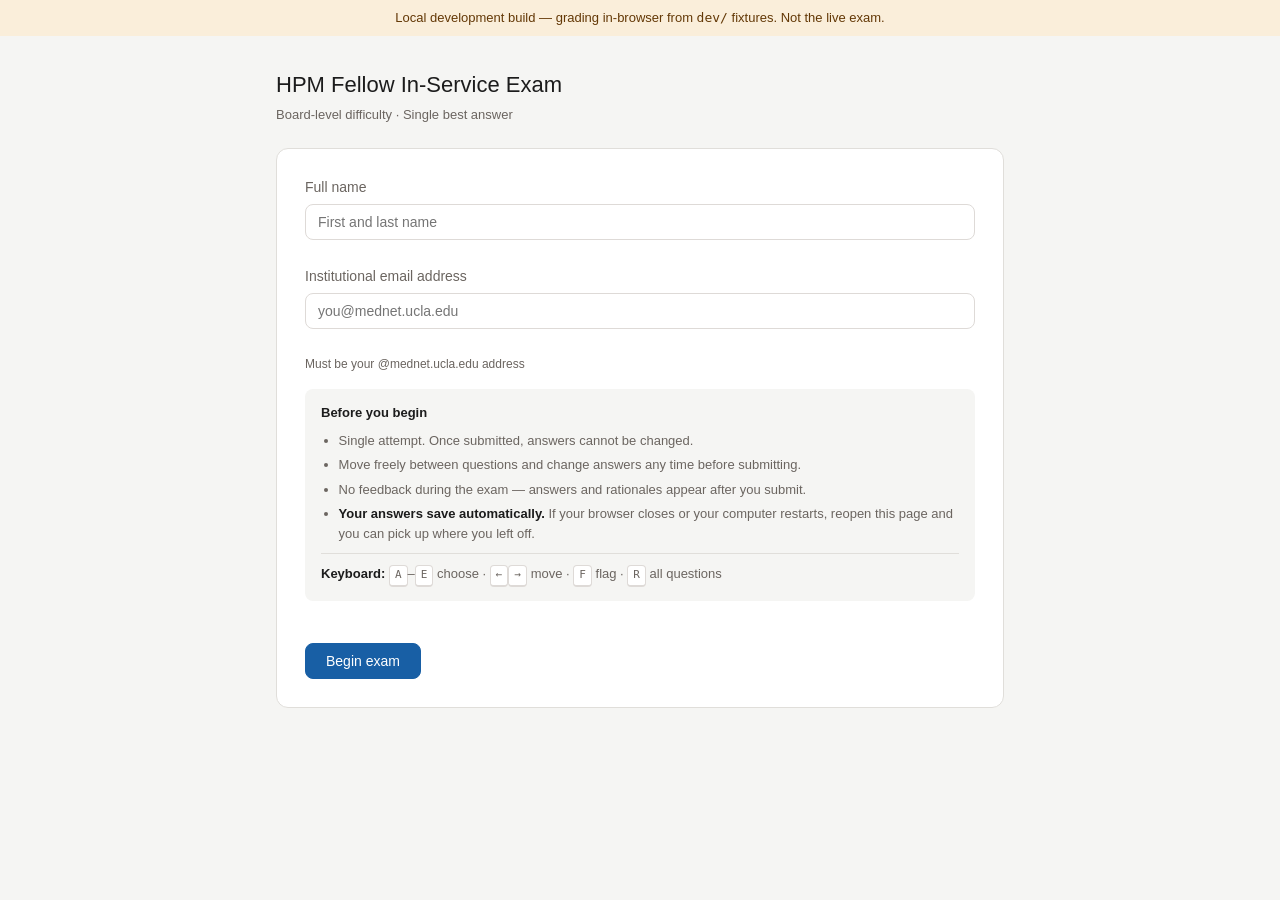
==== index.html @ 2ccef8e9 "Phase 3: 55-item UI, two-layer autosave, real submission Rebuilds the interface around 55 items and " ====
<!DOCTYPE html>
<html lang="en">
<head>
<meta charset="UTF-8">
<meta name="viewport" content="width=device-width, initial-scale=1.0">
<title>HPM Fellow In-Service Exam</title>
<!-- No external scripts, stylesheets or fonts, ever. A third-party origin
     could read answers or inject code; zero dependencies is a security
     property worth keeping deliberately. -->
<link rel="stylesheet" href="css/exam.css">
</head>
<body>

<!-- Screen-reader announcements (flag changes, navigator open, resume) -->
<div id="sr-live" class="sr-only" role="status" aria-live="polite"></div>

<div id="mock-banner" class="banner hidden">
  Local development build — grading in-browser from <code>dev/</code> fixtures. Not the live exam.
</div>

<!-- ══ START ══════════════════════════════════════════════════════════ -->
<div id="start-screen" class="container">
  <h1>HPM Fellow In-Service Exam</h1>
  <p class="subtitle">Board-level difficulty · Single best answer</p>

  <div id="resume-banner" class="notice hidden">
    <p id="resume-text"></p>
    <div class="notice-actions">
      <button class="btn primary" id="resume-go">Resume exam</button>
      <button class="btn" id="resume-discard">Start over</button>
    </div>
  </div>

  <div id="small-screen-warning" class="notice warn hidden">
    <p><strong>A laptop or desktop is strongly recommended.</strong>
       This exam has long clinical scenarios with five options each and takes
       90–120 minutes. You may continue on this device, but it will be harder to read.</p>
  </div>

  <div class="card">
    <label class="field-label" for="fellow-name">Full name</label>
    <input class="text-input" type="text" id="fellow-name" autocomplete="name"
           placeholder="First and last name" aria-describedby="name-error"/>
    <div class="field-error" id="name-error" role="alert"></div>

    <label class="field-label" for="fellow-email">Institutional email address</label>
    <input class="text-input" type="email" id="fellow-email" autocomplete="email"
           placeholder="you@mednet.ucla.edu" aria-describedby="email-error email-hint"
           onblur="validateEmail()" oninput="clearEmailError()"/>
    <div class="field-error" id="email-error" role="alert"></div>
    <div class="field-hint" id="email-hint">Must be your @mednet.ucla.edu address</div>

    <div class="briefing">
      <p><strong>Before you begin</strong></p>
      <ul>
        <li>Single attempt. Once submitted, answers cannot be changed.</li>
        <li>Move freely between questions and change answers any time before submitting.</li>
        <li>No feedback during the exam — answers and rationales appear after you submit.</li>
        <li><strong>Your answers save automatically.</strong> If your browser closes or your
            computer restarts, reopen this page and you can pick up where you left off.</li>
      </ul>
      <p class="kbd-help"><strong>Keyboard:</strong>
        <kbd>A</kbd>–<kbd>E</kbd> choose · <kbd>←</kbd><kbd>→</kbd> move ·
        <kbd>F</kbd> flag · <kbd>R</kbd> all questions</p>
    </div>

    <div class="field-error" id="start-error" role="alert"></div>
    <button class="btn primary" id="btn-begin" onclick="startExam()">Begin exam</button>
  </div>
</div>

<!-- ══ EXAM ═══════════════════════════════════════════════════════════ -->
<div id="exam-screen" class="hidden">
  <header class="exam-header">
    <div class="container exam-header-inner">
      <div class="hdr-left">
        <span id="hdr-position" class="hdr-position"></span>
        <span id="hdr-stats" class="hdr-stats"></span>
      </div>
      <div class="hdr-right">
        <span id="hdr-save" class="hdr-save"></span>
        <span id="hdr-clock" class="hdr-clock" title="Time elapsed"></span>
        <button class="btn small" onclick="openNavigator()" title="All questions (R)">
          <span aria-hidden="true">▦</span> All questions
        </button>
      </div>
    </div>
    <div class="progress-wrap" id="progress-wrap" role="progressbar"
         aria-label="Questions answered" aria-valuemin="0">
      <div class="progress-fill" id="progress-fill" style="width:0%"></div>
    </div>
  </header>

  <main class="container" id="q-container"></main>

  <div class="container nav-row">
    <button class="btn" id="btn-prev" onclick="prevQ()">← Previous</button>
    <button class="btn primary" id="btn-next" onclick="nextQ()">Next →</button>
    <button class="btn primary hidden" id="btn-finish" onclick="attemptFinish()">Finish and submit</button>
  </div>
</div>

<!-- ══ RESULTS ════════════════════════════════════════════════════════ -->
<div id="results-screen" class="container hidden">
  <h1>In-Service Exam — Results</h1>
  <div id="submit-status" class="submit-status"></div>

  <div id="failed-actions" class="notice warn hidden">
    <div class="notice-actions">
      <button class="btn primary" id="download-attempt">Download my answers</button>
      <button class="btn" id="retry-submit">Try sending again</button>
    </div>
  </div>

  <div id="results-body" class="hidden">
    <section class="score-card">
      <div class="fellow-line" id="fellow-display"></div>
      <div class="score-big" id="final-score"></div>
      <div class="score-label" id="final-label"></div>
      <div class="domain-breakdown" id="domain-breakdown"></div>
    </section>

    <section class="card no-print">
      <div class="summary-header">
        <h2 class="card-title">Question summary</h2>
        <button class="btn small" id="results-nav-btn"><span aria-hidden="true">▦</span> Browse all</button>
      </div>
      <div class="chips" id="review-filters"></div>
      <div class="summary-grid nav-cells" id="summary-grid"></div>
      <div class="legend">
        <span><span class="swatch is-correct" aria-hidden="true">✓</span> Correct</span>
        <span><span class="swatch is-incorrect" aria-hidden="true">✗</span> Incorrect</span>
        <span><span class="swatch is-blank" aria-hidden="true">–</span> Not answered</span>
        <span><span class="swatch is-flagged" aria-hidden="true">⚑</span> Flagged</span>
      </div>
      <p class="hint">Select any question to see the correct answer and rationale.</p>
    </section>

    <section id="review-panel" class="card review-panel hidden no-print">
      <div class="review-top">
        <span class="review-counter" id="review-counter"></span>
        <button class="btn small" onclick="closeReview()">Close</button>
      </div>
      <div id="review-body"></div>
      <div class="nav-row">
        <button class="btn" id="rev-prev" onclick="revPrev()">← Previous</button>
        <button class="btn" id="rev-next-wrong">Next incorrect →</button>
        <button class="btn" id="rev-next" onclick="revNext()">Next →</button>
      </div>
    </section>

    <div class="nav-row no-print">
      <button class="btn primary" onclick="window.print()">Print score report</button>
    </div>
    <p class="hint no-print">The printed report contains your score and domain
       breakdown only — not the questions.</p>
  </div>
</div>

<!-- ══ NAVIGATOR OVERLAY ══════════════════════════════════════════════ -->
<div id="nav-overlay" class="overlay hidden">
  <div class="nav-panel" role="dialog" aria-modal="true" aria-labelledby="nav-title">
    <div class="nav-panel-head">
      <h2 id="nav-title">Question navigator</h2>
      <button class="icon-btn" id="nav-close" aria-label="Close navigator">✕</button>
    </div>
    <p class="nav-counts" id="nav-counts"></p>
    <div class="chips" id="nav-filters"></div>
    <div class="nav-panel-body" id="nav-body"></div>
    <div class="legend">
      <span><span class="swatch is-answered" aria-hidden="true">●</span> Answered</span>
      <span><span class="swatch is-blank" aria-hidden="true"></span> Not answered</span>
      <span><span class="swatch is-flagged" aria-hidden="true">⚑</span> Flagged</span>
    </div>
  </div>
</div>

<!-- ══ MODAL ══════════════════════════════════════════════════════════ -->
<div id="modal-overlay" class="overlay hidden">
  <div class="modal" role="dialog" aria-modal="true" aria-labelledby="modal-title">
    <h2 id="modal-title"></h2>
    <div id="modal-body"></div>
    <div class="modal-btns" id="modal-btns"></div>
  </div>
</div>

<script src="js/config.js"></script>
<script src="js/api.js"></script>
<script src="js/ui.js"></script>
<script src="js/state.js"></script>
<script src="js/navigator.js"></script>
<script src="js/exam.js"></script>
<script src="js/review.js"></script>
</body>
</html>
---- css/exam.css ----
/* ===========================================================================
   HPM In-Service Exam
   Palette and type carried over from the pilot. No external fonts.
   =========================================================================== */

:root{
  --bg:#F5F5F3; --surface:#fff; --line:#E0DEDA; --line-2:#DEDAD7;
  --ink:#1C1C1C; --ink-2:#6B6560; --ink-3:#8A837C;
  --blue:#185FA5; --blue-dk:#0C447C; --blue-lt:#E6F1FB;
  --green:#0F6E56; --green-lt:#E1F5EE; --green-br:#5DCAA5;
  --red:#A32D2D; --red-lt:#FCEBEB; --red-br:#F09595;
  --amber:#BA7517; --amber-lt:#FAEEDA; --amber-br:#FAC775;
  --radius:12px;
}

*,*::before,*::after{box-sizing:border-box;margin:0;padding:0;}
body{font-family:-apple-system,BlinkMacSystemFont,"Segoe UI",Helvetica,Arial,sans-serif;
  background:var(--bg);color:var(--ink);min-height:100vh;line-height:1.5;}
body.no-scroll{overflow:hidden;}
.container{max-width:760px;margin:0 auto;padding:0 1rem;}
h1{font-size:22px;font-weight:500;margin-bottom:4px;}
.subtitle{font-size:13px;color:var(--ink-2);margin-bottom:1.5rem;}
.hidden{display:none!important;}
.sr-only{position:absolute;width:1px;height:1px;padding:0;margin:-1px;overflow:hidden;
  clip:rect(0 0 0 0);white-space:nowrap;border:0;}

#start-screen,#results-screen{padding:2rem 1rem;}

/* ── Buttons ─────────────────────────────────────────────────────────── */
.btn{padding:9px 20px;font-size:14px;font-family:inherit;border-radius:8px;
  border:1px solid var(--line-2);background:var(--surface);color:var(--ink);
  cursor:pointer;transition:background .15s,border-color .15s;}
.btn:hover:not(:disabled){background:#F0EFEB;}
.btn.primary{background:var(--blue);color:#fff;border-color:var(--blue);}
.btn.primary:hover:not(:disabled){background:var(--blue-dk);}
.btn.danger{background:var(--red);color:#fff;border-color:var(--red);}
.btn.danger:hover:not(:disabled){background:#791F1F;}
.btn.small{padding:6px 12px;font-size:13px;}
.btn:disabled{opacity:.35;cursor:default;}
.icon-btn{background:none;border:none;font-size:18px;color:var(--ink-2);cursor:pointer;
  padding:4px 8px;border-radius:6px;line-height:1;}
.icon-btn:hover{background:#F0EFEB;color:var(--ink);}
:focus-visible{outline:3px solid rgba(24,95,165,.45);outline-offset:2px;}

/* ── Cards, notices ──────────────────────────────────────────────────── */
.card{background:var(--surface);border:1px solid var(--line);border-radius:var(--radius);
  padding:1.75rem;margin-bottom:1rem;}
.card-title{font-size:15px;font-weight:500;}
.banner{background:var(--amber-lt);color:#633806;font-size:13px;padding:8px 16px;text-align:center;}
.banner code{font-family:ui-monospace,Menlo,monospace;}
.notice{background:var(--blue-lt);border:1px solid #BBD8F2;border-radius:var(--radius);
  padding:1rem 1.25rem;margin-bottom:1rem;font-size:14px;}
.notice.warn{background:var(--amber-lt);border-color:var(--amber-br);}
.notice-actions{display:flex;gap:8px;flex-wrap:wrap;margin-top:12px;}
.hint{font-size:12px;color:var(--ink-2);margin-top:10px;}

/* ── Start form ──────────────────────────────────────────────────────── */
.field-label{display:block;font-size:14px;color:var(--ink-2);margin-bottom:6px;}
.text-input{width:100%;padding:9px 12px;font-size:14px;font-family:inherit;
  border:1px solid var(--line-2);border-radius:8px;background:var(--surface);color:var(--ink);}
.text-input:focus{border-color:var(--blue);outline:none;box-shadow:0 0 0 3px rgba(24,95,165,.12);}
.text-input.error{border-color:var(--red);box-shadow:0 0 0 3px rgba(163,45,45,.12);}
.field-error{font-size:12px;color:var(--red);min-height:16px;margin:4px 0 6px;}
.field-hint{font-size:12px;color:var(--ink-2);margin-bottom:1rem;}
.briefing{background:var(--bg);border-radius:8px;padding:14px 16px;margin-bottom:1.25rem;
  font-size:13px;color:var(--ink-2);}
.briefing ul{margin:8px 0 0 1.1rem;}
.briefing li{margin-bottom:5px;}
.briefing strong{color:var(--ink);}
.kbd-help{margin-top:10px;padding-top:10px;border-top:1px solid var(--line);}
kbd{display:inline-block;padding:1px 5px;border:1px solid var(--line-2);border-bottom-width:2px;
  border-radius:4px;background:var(--surface);font-family:ui-monospace,Menlo,monospace;font-size:11px;}

/* ── Exam header ─────────────────────────────────────────────────────── */
.exam-header{position:sticky;top:0;z-index:20;background:rgba(245,245,243,.96);
  backdrop-filter:blur(8px);border-bottom:1px solid var(--line);}
.exam-header-inner{display:flex;justify-content:space-between;align-items:center;
  gap:12px;padding-top:12px;padding-bottom:10px;flex-wrap:wrap;}
.hdr-left{display:flex;flex-direction:column;gap:1px;}
.hdr-position{font-size:15px;font-weight:500;}
.hdr-stats{font-size:12px;color:var(--ink-2);}
.hdr-right{display:flex;align-items:center;gap:10px;}
.hdr-clock{font-size:13px;color:var(--ink-2);font-variant-numeric:tabular-nums;}
.hdr-save{font-size:12px;display:inline-flex;align-items:center;gap:4px;}
.hdr-save.ok{color:var(--green);}
.hdr-save.ok::before{content:"✓";}
.hdr-save.warn{color:var(--amber);}
.hdr-save.warn::before{content:"☁";}
.progress-wrap{background:#E5E4E0;height:3px;overflow:hidden;}
.progress-fill{height:3px;background:var(--blue);transition:width .3s;}

#exam-screen main{padding-top:1.5rem;}

/* ── Question ────────────────────────────────────────────────────────── */
.q-head{display:flex;justify-content:space-between;align-items:center;gap:10px;
  margin-bottom:14px;flex-wrap:wrap;}
.q-heading{font-size:12px;font-weight:500;color:var(--ink-2);text-transform:uppercase;
  letter-spacing:.05em;margin-bottom:8px;outline:none;}
.q-stem{font-size:15px;line-height:1.75;margin-bottom:18px;}
.flag-btn{font-size:12px;color:var(--amber);background:none;border:1px solid transparent;
  border-radius:6px;padding:4px 8px;cursor:pointer;font-family:inherit;display:inline-flex;gap:5px;}
.flag-btn:hover{background:var(--amber-lt);}
.flag-btn.on{background:var(--amber-lt);border-color:var(--amber-br);font-weight:500;}

.choices{display:flex;flex-direction:column;gap:8px;}
.choice{display:flex;align-items:flex-start;gap:12px;padding:12px 14px;
  background:var(--bg);border:1.5px solid var(--line-2);border-radius:8px;
  font-size:14px;line-height:1.55;cursor:pointer;transition:border-color .12s,background .12s;}
.choice:hover:not(.selected):not(.review){border-color:#B0ACA8;background:var(--surface);}
.choice-letter{font-weight:600;min-width:18px;color:var(--ink-2);flex-shrink:0;}
.choice-text{flex:1;}
.choice.selected{border-width:2.5px;border-color:var(--blue);background:var(--blue-lt);
  box-shadow:0 0 0 3px rgba(24,95,165,.12);}
.choice.selected .choice-letter{color:var(--blue);}
.choice.review{cursor:default;}
.choice.correct{border:2px solid var(--green);background:var(--green-lt);}
.choice.correct .choice-letter{color:var(--green);}
.choice.incorrect{border:2px solid var(--red);background:var(--red-lt);}
.choice.incorrect .choice-letter{color:var(--red);}
.result-icon{margin-left:auto;padding-left:8px;font-size:16px;flex-shrink:0;}

.nav-row{display:flex;justify-content:space-between;align-items:center;gap:8px;
  padding-top:1rem;padding-bottom:2.5rem;flex-wrap:wrap;}

/* ── Domain badges (derived index, never hand-authored) ──────────────── */
.domain-badge{display:inline-block;font-size:11px;font-weight:500;padding:3px 10px;border-radius:99px;}
.domain-0{background:var(--blue-lt);color:var(--blue-dk);}
.domain-1{background:var(--green-lt);color:#085041;}
.domain-2{background:var(--amber-lt);color:#633806;}
.domain-3{background:#FAECE7;color:#712B13;}
.domain-4{background:#EEEDFE;color:#3C3489;}
.domain-5{background:#FBEAF0;color:#72243E;}
.domain-6{background:#E8F0F2;color:#1F4E55;}
.domain-other{background:#EFEEEA;color:var(--ink-2);}

/* ── Overlays ────────────────────────────────────────────────────────── */
.overlay{position:fixed;inset:0;background:rgba(0,0,0,.45);z-index:100;
  display:flex;align-items:center;justify-content:center;padding:1rem;}
.modal{background:var(--surface);border-radius:var(--radius);padding:1.75rem;max-width:460px;width:100%;}
.modal h2{font-size:17px;font-weight:500;margin-bottom:10px;}
.modal p{font-size:14px;color:var(--ink-2);margin-bottom:1rem;}
.modal-list{font-family:ui-monospace,Menlo,monospace;font-size:13px;color:var(--ink);
  background:var(--bg);padding:10px 12px;border-radius:6px;line-height:1.7;}
.modal-btns{display:flex;gap:8px;justify-content:flex-end;flex-wrap:wrap;}

.nav-panel{background:var(--surface);border-radius:var(--radius);width:100%;max-width:720px;
  max-height:86vh;display:flex;flex-direction:column;padding:1.5rem;}
.nav-panel-head{display:flex;justify-content:space-between;align-items:center;margin-bottom:6px;}
.nav-panel-head h2{font-size:17px;font-weight:500;}
.nav-counts{font-size:13px;color:var(--ink-2);margin-bottom:12px;}
.nav-panel-body{overflow-y:auto;flex:1;margin:4px -4px 0;padding:0 4px;}
.nav-group{margin-bottom:18px;}
.nav-group-title{font-size:11px;font-weight:600;color:var(--ink-2);text-transform:uppercase;
  letter-spacing:.05em;margin-bottom:8px;display:flex;gap:6px;align-items:center;}
.nav-group-n{font-weight:400;color:var(--ink-3);}
.nav-empty{font-size:14px;color:var(--ink-2);text-align:center;padding:2rem 0;}

/* ── Status cells — color is NEVER the only signal ───────────────────── */
.nav-cells,.summary-grid{display:grid;grid-template-columns:repeat(auto-fill,minmax(52px,1fr));gap:7px;}
.nav-cell{position:relative;aspect-ratio:1;display:flex;flex-direction:column;
  align-items:center;justify-content:center;gap:1px;border-radius:9px;cursor:pointer;
  font-family:inherit;border:1.5px solid var(--line-2);background:var(--surface);
  transition:transform .1s,box-shadow .1s;}
.nav-cell:hover{transform:translateY(-2px);box-shadow:0 4px 10px rgba(0,0,0,.10);}
.nav-cell-n{font-size:13px;font-weight:600;color:var(--ink);line-height:1;}
.nav-cell-glyph{font-size:10px;line-height:1;color:var(--ink-2);height:11px;}
/* Flag is an OVERLAY on the base state, never a replacement for it. */
.nav-cell-flag{position:absolute;top:-5px;right:-4px;font-size:11px;color:var(--amber);
  background:var(--surface);border-radius:50%;width:15px;height:15px;line-height:15px;
  border:1px solid var(--amber-br);}
.nav-cell.is-answered{background:var(--blue-lt);border-color:var(--blue);}
.nav-cell.is-answered .nav-cell-n{color:var(--blue-dk);}
.nav-cell.is-answered .nav-cell-glyph{color:var(--blue);}
.nav-cell.is-blank{background:var(--surface);border-style:dashed;}
.nav-cell.is-blank .nav-cell-n{color:var(--ink-3);}
.nav-cell.is-correct{background:var(--green-lt);border-color:var(--green-br);}
.nav-cell.is-correct .nav-cell-n,.nav-cell.is-correct .nav-cell-glyph{color:#085041;}
.nav-cell.is-incorrect{background:var(--red-lt);border-color:var(--red-br);}
.nav-cell.is-incorrect .nav-cell-n,.nav-cell.is-incorrect .nav-cell-glyph{color:var(--red);}
.nav-cell.is-current{box-shadow:0 0 0 3px rgba(24,95,165,.35);}

/* ── Chips ───────────────────────────────────────────────────────────── */
.chips{display:flex;gap:6px;flex-wrap:wrap;margin-bottom:14px;}
.chip{font-size:13px;font-family:inherit;padding:5px 12px;border-radius:99px;
  border:1px solid var(--line-2);background:var(--surface);color:var(--ink-2);cursor:pointer;}
.chip:hover{background:#F0EFEB;}
.chip-on{background:var(--blue);border-color:var(--blue);color:#fff;}
.chip-n{opacity:.65;margin-left:2px;font-variant-numeric:tabular-nums;}

/* ── Legend ──────────────────────────────────────────────────────────── */
.legend{display:flex;gap:14px;flex-wrap:wrap;margin-top:12px;font-size:12px;color:var(--ink-2);}
.legend span{display:inline-flex;align-items:center;gap:5px;}
.swatch{width:17px;height:17px;border-radius:5px;display:inline-flex;align-items:center;
  justify-content:center;font-size:9px;border:1.5px solid var(--line-2);background:var(--surface);}
.swatch.is-answered{background:var(--blue-lt);border-color:var(--blue);color:var(--blue);}
.swatch.is-blank{border-style:dashed;}
.swatch.is-correct{background:var(--green-lt);border-color:var(--green-br);color:#085041;}
.swatch.is-incorrect{background:var(--red-lt);border-color:var(--red-br);color:var(--red);}
.swatch.is-flagged{background:var(--amber-lt);border-color:var(--amber-br);color:var(--amber);}

/* ── Results ─────────────────────────────────────────────────────────── */
.submit-status{padding:11px 15px;border-radius:8px;font-size:13px;margin-bottom:1rem;line-height:1.6;}
.submit-status.success{background:var(--green-lt);color:#085041;}
.submit-status.error{background:var(--red-lt);color:var(--red);}
.submit-status.pending{background:var(--amber-lt);color:#633806;}

.score-card{background:var(--surface);border:1px solid var(--line);border-radius:var(--radius);
  padding:2rem;margin-bottom:1rem;text-align:center;}
.fellow-line{font-size:13px;color:var(--ink-2);margin-bottom:6px;}
.score-big{font-size:54px;font-weight:500;color:var(--blue);line-height:1;}
.score-label{font-size:14px;color:var(--ink-2);margin-bottom:1.75rem;}

.domain-breakdown{text-align:left;}
.dbar-row{display:grid;grid-template-columns:minmax(120px,1.3fr) 2fr auto;gap:12px;
  align-items:center;padding:7px 0;font-size:13px;}
.dbar-label{color:var(--ink);}
.dbar-note{font-size:11px;color:var(--amber);background:var(--amber-lt);
  padding:1px 6px;border-radius:99px;margin-left:5px;white-space:nowrap;}
.dbar-track{background:#EDECE8;border-radius:99px;height:9px;overflow:hidden;}
.dbar-fill{height:9px;border-radius:99px;}
.dbar-fill.strong{background:var(--green-br);}
.dbar-fill.mid{background:var(--amber-br);}
.dbar-fill.weak{background:var(--red-br);}
.dbar-val{font-size:12px;color:var(--ink-2);font-variant-numeric:tabular-nums;white-space:nowrap;}
.dbar-pct{display:inline-block;min-width:38px;text-align:right;color:var(--ink);font-weight:500;}

.summary-header{display:flex;justify-content:space-between;align-items:center;
  margin-bottom:12px;gap:8px;flex-wrap:wrap;}
.review-panel{margin-top:1rem;}
.review-top{display:flex;justify-content:space-between;align-items:center;margin-bottom:12px;}
.review-counter{font-size:12px;color:var(--ink-2);}
.review-head{display:flex;justify-content:space-between;align-items:center;
  gap:8px;margin-bottom:12px;flex-wrap:wrap;}
.verdict{font-size:13px;font-weight:500;}
.verdict.ok{color:var(--green);} .verdict.bad{color:var(--red);} .verdict.blank{color:var(--ink-2);}
.rationale{margin-top:16px;padding:14px 16px;border-left:3px solid var(--blue);
  background:var(--bg);border-radius:0 8px 8px 0;font-size:13px;line-height:1.7;}
.rationale-key{margin-bottom:10px;color:var(--ink);}
.rationale-distractor{margin-top:8px;padding-top:8px;border-top:1px solid var(--line);color:var(--ink-2);}
.rationale-ref{font-size:11px;color:var(--ink-3);margin-top:10px;font-style:italic;}

/* ── Responsive ──────────────────────────────────────────────────────── */
@media(max-width:620px){
  h1{font-size:18px;}
  .nav-cells,.summary-grid{grid-template-columns:repeat(auto-fill,minmax(44px,1fr));}
  .nav-panel{padding:1.1rem;max-height:92vh;}
  .dbar-row{grid-template-columns:1fr;gap:4px;}
  .dbar-val{text-align:left;}
  .exam-header-inner{padding-bottom:8px;}
}

@media(prefers-reduced-motion:reduce){
  *{animation-duration:.01ms!important;transition-duration:.01ms!important;
    scroll-behavior:auto!important;}
  .nav-cell:hover{transform:none;}
}

/* ── Print: score and domains ONLY — never the questions ─────────────── */
@media print{
  body{background:#fff;}
  .no-print,.exam-header,.banner,.overlay,.notice,#submit-status{display:none!important;}
  .score-card{border:none;padding:0;text-align:left;}
  .score-big{font-size:40px;}
  #results-screen{padding:0;}
  .dbar-track{border:1px solid #ccc;}
  .dbar-fill{background:#888!important;}
}
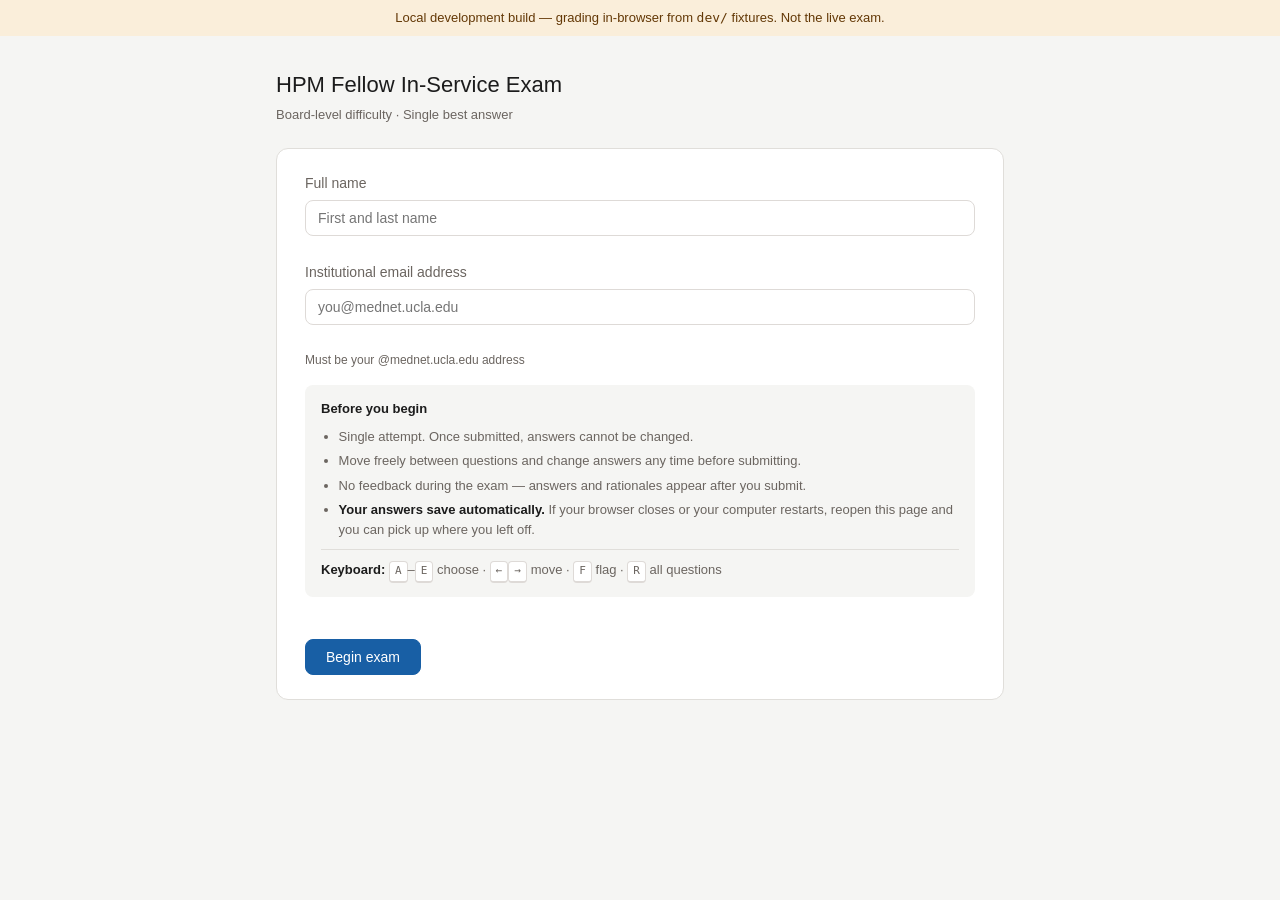
==== commit c35ea15b: "Pin Previous/Next to the bottom; version assets to defeat caching Reported: on many questions the na" ====
--- a/index.html
+++ b/index.html
@@ -7,7 +7,12 @@
 <!-- No external scripts, stylesheets or fonts, ever. A third-party origin
      could read answers or inject code; zero dependencies is a security
      property worth keeping deliberately. -->
-<link rel="stylesheet" href="css/exam.css">
+<!-- ?v= is a cache buster, and it is load-bearing. Browsers hold on to CSS
+     and JS aggressively; without it a reload can silently run an old
+     stylesheet against new markup, which is exactly what happened while
+     building the sticky footer. Bump this date-stamp on EVERY css/ or js/
+     change — all eight references below must match. -->
+<link rel="stylesheet" href="css/exam.css?v=20260921a">
 </head>
 <body>
 
@@ -184,12 +189,12 @@
   </div>
 </div>
 
-<script src="js/config.js"></script>
-<script src="js/api.js"></script>
-<script src="js/ui.js"></script>
-<script src="js/state.js"></script>
-<script src="js/navigator.js"></script>
-<script src="js/exam.js"></script>
-<script src="js/review.js"></script>
+<script src="js/config.js?v=20260921a"></script>
+<script src="js/api.js?v=20260921a"></script>
+<script src="js/ui.js?v=20260921a"></script>
+<script src="js/state.js?v=20260921a"></script>
+<script src="js/navigator.js?v=20260921a"></script>
+<script src="js/exam.js?v=20260921a"></script>
+<script src="js/review.js?v=20260921a"></script>
 </body>
 </html>
--- a/css/exam.css
+++ b/css/exam.css
@@ -5,11 +5,11 @@
 
 :root{
   --bg:#F5F5F3; --surface:#fff; --line:#E0DEDA; --line-2:#DEDAD7;
-  --ink:#1C1C1C; --ink-2:#6B6560; --ink-3:#8A837C;
+  --ink:#1C1C1C; --ink-2:#6B6560; --ink-3:#6E6862;
   --blue:#185FA5; --blue-dk:#0C447C; --blue-lt:#E6F1FB;
   --green:#0F6E56; --green-lt:#E1F5EE; --green-br:#5DCAA5;
   --red:#A32D2D; --red-lt:#FCEBEB; --red-br:#F09595;
-  --amber:#BA7517; --amber-lt:#FAEEDA; --amber-br:#FAC775;
+  --amber:#965D0E; --amber-lt:#FAEEDA; --amber-br:#FAC775;
   --radius:12px;
 }
 
@@ -44,7 +44,7 @@
 
 /* ── Cards, notices ──────────────────────────────────────────────────── */
 .card{background:var(--surface);border:1px solid var(--line);border-radius:var(--radius);
-  padding:1.75rem;margin-bottom:1rem;}
+  padding:1.5rem 1.75rem;margin-bottom:1rem;}
 .card-title{font-size:15px;font-weight:500;}
 .banner{background:var(--amber-lt);color:#633806;font-size:13px;padding:8px 16px;text-align:center;}
 .banner code{font-family:ui-monospace,Menlo,monospace;}
@@ -89,25 +89,27 @@
 .progress-wrap{background:#E5E4E0;height:3px;overflow:hidden;}
 .progress-fill{height:3px;background:var(--blue);transition:width .3s;}
 
-#exam-screen main{padding-top:1.5rem;}
+#exam-screen main{padding-top:1.25rem;}
 
 /* ── Question ────────────────────────────────────────────────────────── */
 .q-head{display:flex;justify-content:space-between;align-items:center;gap:10px;
-  margin-bottom:14px;flex-wrap:wrap;}
-.q-heading{font-size:12px;font-weight:500;color:var(--ink-2);text-transform:uppercase;
-  letter-spacing:.05em;margin-bottom:8px;outline:none;}
-.q-stem{font-size:15px;line-height:1.75;margin-bottom:18px;}
+  margin-bottom:10px;flex-wrap:wrap;}
+.q-heading{position:absolute;width:1px;height:1px;overflow:hidden;clip:rect(0 0 0 0);
+  white-space:nowrap;}
+.q-counter{font-size:12px;font-weight:500;color:var(--ink-2);text-transform:uppercase;
+  letter-spacing:.05em;}
+.q-stem{font-size:17px;line-height:1.65;margin-bottom:18px;}
 .flag-btn{font-size:12px;color:var(--amber);background:none;border:1px solid transparent;
   border-radius:6px;padding:4px 8px;cursor:pointer;font-family:inherit;display:inline-flex;gap:5px;}
 .flag-btn:hover{background:var(--amber-lt);}
 .flag-btn.on{background:var(--amber-lt);border-color:var(--amber-br);font-weight:500;}
 
-.choices{display:flex;flex-direction:column;gap:8px;}
+.choices{display:flex;flex-direction:column;gap:7px;}
 .choice{display:flex;align-items:flex-start;gap:12px;padding:12px 14px;
   background:var(--bg);border:1.5px solid var(--line-2);border-radius:8px;
-  font-size:14px;line-height:1.55;cursor:pointer;transition:border-color .12s,background .12s;}
+  font-size:16px;line-height:1.55;cursor:pointer;transition:border-color .12s,background .12s;}
 .choice:hover:not(.selected):not(.review){border-color:#B0ACA8;background:var(--surface);}
-.choice-letter{font-weight:600;min-width:18px;color:var(--ink-2);flex-shrink:0;}
+.choice-letter{font-weight:600;min-width:20px;color:var(--ink-2);flex-shrink:0;}
 .choice-text{flex:1;}
 .choice.selected{border-width:2.5px;border-color:var(--blue);background:var(--blue-lt);
   box-shadow:0 0 0 3px rgba(24,95,165,.12);}
@@ -121,6 +123,17 @@
 
 .nav-row{display:flex;justify-content:space-between;align-items:center;gap:8px;
   padding-top:1rem;padding-bottom:2.5rem;flex-wrap:wrap;}
+
+/* Previous/Next pinned to the bottom of the window during the exam.
+   Measured at 962x760: 33 of 55 questions pushed these buttons below the
+   fold, so most of the exam needed a scroll just to advance. Centering
+   cannot fix that (content taller than the window has no visible position)
+   and widening the column would cost readability, so the bar sticks and the
+   question scrolls underneath it. */
+#exam-screen .nav-row{position:sticky;bottom:0;z-index:15;
+  background:rgba(245,245,243,.96);backdrop-filter:blur(8px);
+  border-top:1px solid var(--line);
+  padding-top:12px;padding-bottom:12px;margin-top:1.25rem;}
 
 /* ── Domain badges (derived index, never hand-authored) ──────────────── */
 .domain-badge{display:inline-block;font-size:11px;font-weight:500;padding:3px 10px;border-radius:99px;}
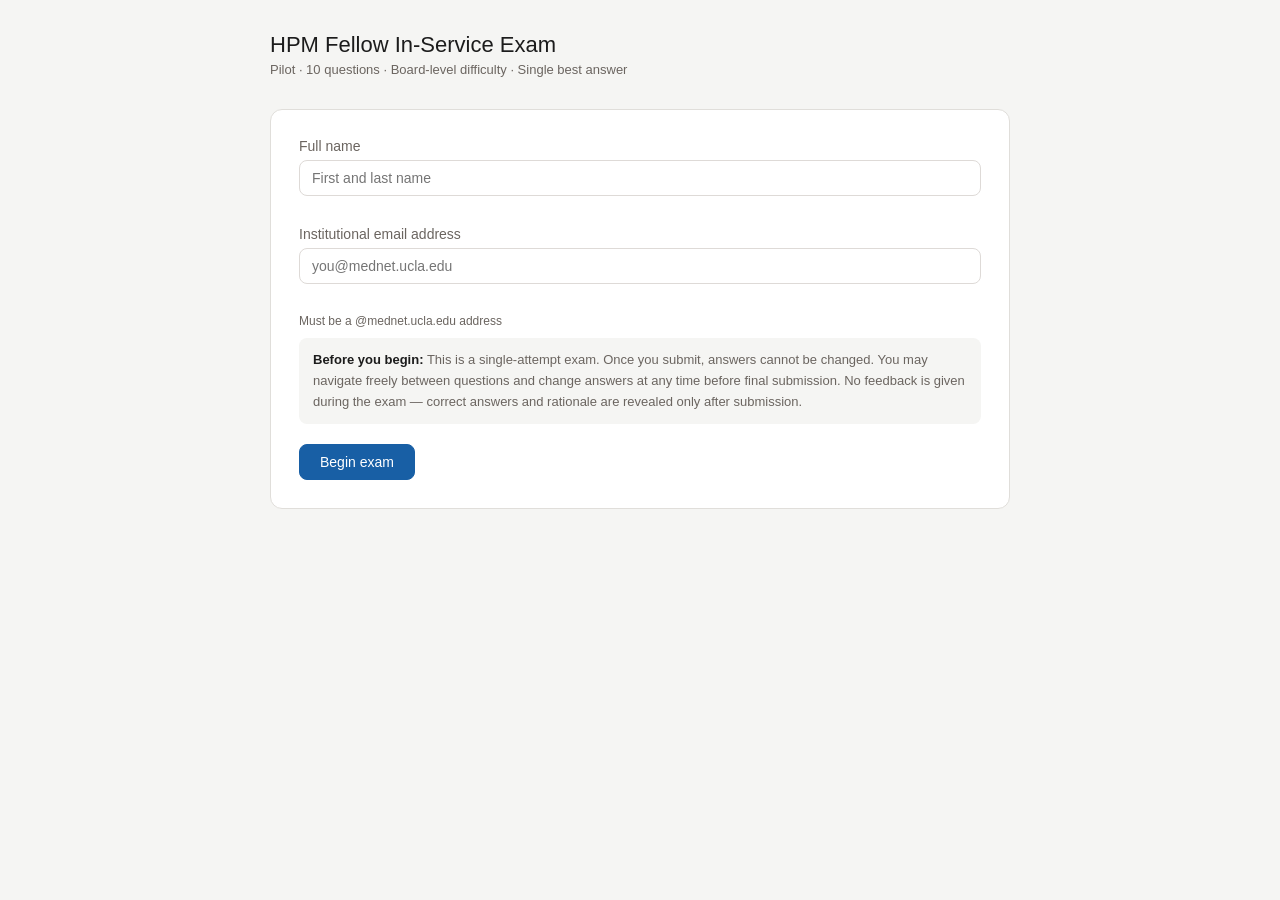
==== commit ee5b2246: "Restore the original 10-question pilot to main Commit f56751c was pushed to main in error, replacing" ====
--- a/index.html
+++ b/index.html
@@ -1,200 +1,656 @@
+
 <!DOCTYPE html>
 <html lang="en">
 <head>
 <meta charset="UTF-8">
 <meta name="viewport" content="width=device-width, initial-scale=1.0">
 <title>HPM Fellow In-Service Exam</title>
-<!-- No external scripts, stylesheets or fonts, ever. A third-party origin
-     could read answers or inject code; zero dependencies is a security
-     property worth keeping deliberately. -->
-<!-- ?v= is a cache buster, and it is load-bearing. Browsers hold on to CSS
-     and JS aggressively; without it a reload can silently run an old
-     stylesheet against new markup, which is exactly what happened while
-     building the sticky footer. Bump this date-stamp on EVERY css/ or js/
-     change — all eight references below must match. -->
-<link rel="stylesheet" href="css/exam.css?v=20260921a">
+<style>
+*,*::before,*::after{box-sizing:border-box;margin:0;padding:0;}
+body{font-family:-apple-system,BlinkMacSystemFont,"Segoe UI",Helvetica,Arial,sans-serif;background:#F5F5F3;color:#1C1C1C;min-height:100vh;padding:2rem 1rem;}
+.container{max-width:740px;margin:0 auto;}
+h1{font-size:22px;font-weight:500;color:#1C1C1C;margin-bottom:4px;}
+.subtitle{font-size:13px;color:#6B6560;margin-bottom:2rem;}
+.card{background:#fff;border:1px solid #E0DEDA;border-radius:12px;padding:1.75rem;margin-bottom:1rem;}
+.btn{padding:9px 20px;font-size:14px;border-radius:8px;border:1px solid #DEDAD7;background:transparent;color:#1C1C1C;cursor:pointer;transition:background 0.15s;}
+.btn:hover{background:#F0EFEB;}
+.btn.primary{background:#185FA5;color:#fff;border-color:#185FA5;}
+.btn.primary:hover{background:#0C447C;}
+.btn.danger{background:#A32D2D;color:#fff;border-color:#A32D2D;}
+.btn.danger:hover{background:#791F1F;}
+.btn.active-tab{background:#185FA5;color:#fff;border-color:#185FA5;}
+.btn:disabled{opacity:0.35;cursor:default;}
+.hidden{display:none!important;}
+
+/* Form */
+.field-label{font-size:14px;color:#6B6560;margin-bottom:6px;}
+.text-input{width:100%;padding:9px 12px;font-size:14px;border:1px solid #DEDAD7;border-radius:8px;outline:none;margin-bottom:4px;background:#fff;color:#1C1C1C;}
+.text-input:focus{border-color:#185FA5;box-shadow:0 0 0 3px rgba(24,95,165,0.12);}
+.text-input.error{border-color:#A32D2D;box-shadow:0 0 0 3px rgba(163,45,45,0.12);}
+.field-error{font-size:12px;color:#A32D2D;margin-bottom:10px;min-height:16px;}
+.field-hint{font-size:12px;color:#6B6560;margin-bottom:10px;}
+
+/* Progress */
+.progress-wrap{background:#E5E4E0;border-radius:99px;height:4px;margin:1rem 0 0.4rem;overflow:hidden;}
+.progress-fill{height:4px;background:#185FA5;border-radius:99px;transition:width 0.3s;}
+.progress-label{font-size:12px;color:#6B6560;display:flex;justify-content:space-between;margin-bottom:1.25rem;}
+
+/* Exam navigator */
+.navigator{margin-bottom:1.25rem;}
+.nav-label{font-size:11px;font-weight:500;color:#6B6560;text-transform:uppercase;letter-spacing:0.05em;margin-bottom:8px;}
+.nav-grid{display:flex;flex-wrap:wrap;gap:6px;}
+.nav-dot{width:32px;height:32px;border-radius:50%;border:1.5px solid #DEDAD7;background:#fff;font-size:12px;font-weight:500;color:#6B6560;cursor:pointer;display:flex;align-items:center;justify-content:center;transition:all 0.12s;flex-shrink:0;}
+.nav-dot:hover{border-color:#185FA5;color:#185FA5;}
+.nav-dot.answered{background:#185FA5;border-color:#185FA5;color:#fff;}
+.nav-dot.current{border-color:#185FA5;color:#185FA5;box-shadow:0 0 0 3px rgba(24,95,165,0.18);}
+.nav-dot.current.answered{background:#185FA5;color:#fff;box-shadow:0 0 0 3px rgba(24,95,165,0.18);}
+.nav-dot.flagged{border-color:#BA7517;color:#BA7517;}
+.nav-dot.flagged.answered{background:#BA7517;border-color:#BA7517;color:#fff;}
+
+/* Domain badge */
+.domain-badge{display:inline-block;font-size:11px;font-weight:500;padding:3px 10px;border-radius:99px;margin-bottom:14px;}
+.domain-pain{background:#E6F1FB;color:#0C447C;}
+.domain-nonsymptom{background:#E1F5EE;color:#085041;}
+.domain-comms{background:#EEEDFE;color:#3C3489;}
+.domain-hospice{background:#FAEEDA;color:#633806;}
+.domain-ethics{background:#FAECE7;color:#712B13;}
+.domain-psych{background:#FBEAF0;color:#72243E;}
+
+/* Question */
+.q-num{font-size:12px;color:#6B6560;margin-bottom:6px;}
+.q-stem{font-size:15px;line-height:1.75;margin-bottom:16px;}
+.q-lead{font-size:15px;font-weight:500;margin-bottom:16px;}
+.choices{display:flex;flex-direction:column;gap:8px;}
+.choice-btn{display:flex;align-items:flex-start;gap:12px;padding:12px 14px;width:100%;text-align:left;cursor:pointer;background:#F5F5F3;border:1.5px solid #DEDAD7;border-radius:8px;font-size:14px;line-height:1.5;color:#1C1C1C;transition:border-color 0.12s,background 0.12s,box-shadow 0.12s;}
+.choice-btn:hover:not(:disabled):not(.selected):not(.correct):not(.incorrect){border-color:#B0ACA8;background:#fff;}
+.choice-btn:disabled{cursor:default;}
+.choice-letter{font-weight:500;min-width:20px;color:#6B6560;flex-shrink:0;}
+.choice-text{flex:1;}
+.choice-btn.selected{border:2.5px solid #185FA5;background:#E6F1FB;box-shadow:0 0 0 3px rgba(24,95,165,0.12);}
+.choice-btn.selected .choice-letter{color:#185FA5;}
+.choice-btn.correct{border:2px solid #0F6E56;background:#E1F5EE;}
+.choice-btn.correct .choice-letter{color:#0F6E56;}
+.choice-btn.incorrect{border:2px solid #A32D2D;background:#FCEBEB;}
+.choice-btn.incorrect .choice-letter{color:#A32D2D;}
+.result-icon{margin-left:auto;padding-left:8px;flex-shrink:0;font-size:16px;}
+.flag-row{display:flex;justify-content:flex-end;margin-top:8px;}
+.flag-btn{font-size:12px;color:#BA7517;background:none;border:none;cursor:pointer;padding:4px 0;}
+
+/* Nav row */
+.nav-row{display:flex;justify-content:space-between;align-items:center;gap:8px;margin-top:1rem;flex-wrap:wrap;}
+
+/* Modal */
+.modal-overlay{position:fixed;inset:0;background:rgba(0,0,0,0.45);display:flex;align-items:center;justify-content:center;z-index:100;}
+.modal{background:#fff;border-radius:12px;padding:2rem;max-width:420px;width:90%;}
+.modal h2{font-size:17px;font-weight:500;margin-bottom:10px;}
+.modal p{font-size:14px;color:#6B6560;line-height:1.6;margin-bottom:1.25rem;}
+.modal-btns{display:flex;gap:8px;justify-content:flex-end;flex-wrap:wrap;}
+
+/* Score card */
+.score-card{background:#fff;border:1px solid #E0DEDA;border-radius:12px;padding:2rem;text-align:center;margin-bottom:1rem;}
+.score-big{font-size:56px;font-weight:500;color:#185FA5;line-height:1;}
+.score-label{font-size:14px;color:#6B6560;margin-bottom:1.5rem;}
+.domain-row{display:flex;justify-content:space-between;align-items:center;padding:10px 0;border-bottom:1px solid #E0DEDA;font-size:14px;}
+.domain-row:last-child{border-bottom:none;}
+.pill{font-size:12px;font-weight:500;padding:3px 10px;border-radius:99px;}
+.pill-strong{background:#E1F5EE;color:#085041;}
+.pill-mid{background:#FAEEDA;color:#633806;}
+.pill-weak{background:#FCEBEB;color:#A32D2D;}
+
+/* Submit status */
+.submit-status{display:flex;align-items:center;gap:8px;padding:10px 14px;border-radius:8px;font-size:13px;margin-bottom:1rem;}
+.submit-status.success{background:#E1F5EE;color:#085041;}
+.submit-status.error{background:#FCEBEB;color:#A32D2D;}
+.submit-status.pending{background:#FAEEDA;color:#633806;}
+
+/* ── Summary grid ── */
+.summary-section{margin-bottom:1rem;}
+.summary-header{display:flex;justify-content:space-between;align-items:center;margin-bottom:12px;flex-wrap:wrap;gap:8px;}
+.summary-header-title{font-size:15px;font-weight:500;}
+.tab-row{display:flex;gap:6px;flex-wrap:wrap;}
+.summary-grid{display:grid;grid-template-columns:repeat(auto-fill,minmax(68px,1fr));gap:8px;}
+.q-tile{display:flex;flex-direction:column;align-items:center;justify-content:center;padding:10px 6px;border-radius:10px;cursor:pointer;border:2px solid transparent;transition:transform 0.1s,box-shadow 0.1s;gap:4px;}
+.q-tile:hover{transform:translateY(-2px);box-shadow:0 4px 12px rgba(0,0,0,0.10);}
+.q-tile.correct{background:#E1F5EE;border-color:#5DCAA5;}
+.q-tile.incorrect{background:#FCEBEB;border-color:#F09595;}
+.q-tile.flagged-tile{background:#FAEEDA;border-color:#FAC775;}
+.q-tile.skipped{background:#F5F5F3;border-color:#DEDAD7;}
+.q-tile.active-tile{box-shadow:0 0 0 3px rgba(24,95,165,0.3);transform:translateY(-2px);}
+.tile-num{font-size:13px;font-weight:500;color:#1C1C1C;}
+.tile-icon{font-size:15px;line-height:1;}
+.correct .tile-num{color:#085041;}
+.incorrect .tile-num{color:#A32D2D;}
+.flagged-tile .tile-num{color:#633806;}
+.skipped .tile-num{color:#888780;}
+.summary-legend{display:flex;gap:14px;flex-wrap:wrap;margin-top:10px;font-size:12px;color:#6B6560;}
+.legend-item{display:flex;align-items:center;gap:5px;}
+.legend-swatch{width:12px;height:12px;border-radius:3px;flex-shrink:0;}
+.empty-filter{font-size:14px;color:#6B6560;padding:1rem 0;text-align:center;}
+
+/* Review panel */
+.review-panel{margin-top:1rem;}
+.review-counter{font-size:12px;color:#6B6560;text-align:right;margin-bottom:8px;}
+
+/* Rationale */
+.rationale{margin-top:16px;padding:14px 16px;border-left:3px solid #185FA5;background:#F5F5F3;border-radius:0 8px 8px 0;font-size:13px;line-height:1.7;}
+.rationale-key{font-weight:500;color:#0C447C;margin-bottom:8px;}
+.rationale-distractor{margin-top:8px;padding-top:8px;border-top:1px solid #E0DEDA;}
+.rationale-ref{font-size:11px;color:#6B6560;margin-top:10px;font-style:italic;}
+
+/* Already submitted */
+.already-card{background:#fff;border:1px solid #E0DEDA;border-radius:12px;padding:2rem;text-align:center;}
+
+@media(max-width:500px){
+  .nav-dot{width:28px;height:28px;font-size:11px;}
+  h1{font-size:18px;}
+  .summary-grid{grid-template-columns:repeat(auto-fill,minmax(56px,1fr));}
+}
+@media print{
+  body{background:#fff;}
+  .btn,.nav-row,.navigator,.flag-row,.modal-overlay,.tab-row,.review-panel,.summary-legend{display:none!important;}
+  .summary-grid{pointer-events:none;}
+  .q-tile{break-inside:avoid;}
+  p[style]{display:none!important;}
+}
+</style>
 </head>
 <body>
-
-<!-- Screen-reader announcements (flag changes, navigator open, resume) -->
-<div id="sr-live" class="sr-only" role="status" aria-live="polite"></div>
-
-<div id="mock-banner" class="banner hidden">
-  Local development build — grading in-browser from <code>dev/</code> fixtures. Not the live exam.
+<div class="container">
+
+<!-- ALREADY SUBMITTED -->
+<div id="already-screen" class="hidden">
+  <h1>HPM Fellow In-Service Exam</h1><br>
+  <div class="already-card">
+    <div style="font-size:32px;margin-bottom:12px;">🔒</div>
+    <h2 style="font-size:17px;font-weight:500;margin-bottom:8px;">Exam already submitted</h2>
+    <p style="font-size:14px;color:#6B6560;line-height:1.6;">Our records show this browser has already completed and submitted the exam. Each fellow may only submit once.<br><br>If you believe this is an error, please contact the program director.</p>
+  </div>
 </div>
 
-<!-- ══ START ══════════════════════════════════════════════════════════ -->
-<div id="start-screen" class="container">
+<!-- START SCREEN -->
+<div id="start-screen">
   <h1>HPM Fellow In-Service Exam</h1>
-  <p class="subtitle">Board-level difficulty · Single best answer</p>
-
-  <div id="resume-banner" class="notice hidden">
-    <p id="resume-text"></p>
-    <div class="notice-actions">
-      <button class="btn primary" id="resume-go">Resume exam</button>
-      <button class="btn" id="resume-discard">Start over</button>
+  <p class="subtitle">Pilot · 10 questions · Board-level difficulty · Single best answer</p>
+  <div class="card">
+    <p class="field-label">Full name</p>
+    <input class="text-input" type="text" id="fellow-name" placeholder="First and last name"/>
+    <div class="field-error" id="name-error"></div>
+    <p class="field-label">Institutional email address</p>
+    <input class="text-input" type="email" id="fellow-email" placeholder="you@mednet.ucla.edu" onblur="validateEmail()" oninput="clearEmailError()"/>
+    <div class="field-error" id="email-error"></div>
+    <div class="field-hint">Must be a @mednet.ucla.edu address</div>
+    <div style="background:#F5F5F3;border-radius:8px;padding:12px 14px;margin-bottom:1.25rem;font-size:13px;color:#6B6560;line-height:1.6;">
+      <strong style="color:#1C1C1C;">Before you begin:</strong> This is a single-attempt exam. Once you submit, answers cannot be changed. You may navigate freely between questions and change answers at any time before final submission. No feedback is given during the exam — correct answers and rationale are revealed only after submission.
     </div>
-  </div>
-
-  <div id="small-screen-warning" class="notice warn hidden">
-    <p><strong>A laptop or desktop is strongly recommended.</strong>
-       This exam has long clinical scenarios with five options each and takes
-       90–120 minutes. You may continue on this device, but it will be harder to read.</p>
-  </div>
-
-  <div class="card">
-    <label class="field-label" for="fellow-name">Full name</label>
-    <input class="text-input" type="text" id="fellow-name" autocomplete="name"
-           placeholder="First and last name" aria-describedby="name-error"/>
-    <div class="field-error" id="name-error" role="alert"></div>
-
-    <label class="field-label" for="fellow-email">Institutional email address</label>
-    <input class="text-input" type="email" id="fellow-email" autocomplete="email"
-           placeholder="you@mednet.ucla.edu" aria-describedby="email-error email-hint"
-           onblur="validateEmail()" oninput="clearEmailError()"/>
-    <div class="field-error" id="email-error" role="alert"></div>
-    <div class="field-hint" id="email-hint">Must be your @mednet.ucla.edu address</div>
-
-    <div class="briefing">
-      <p><strong>Before you begin</strong></p>
-      <ul>
-        <li>Single attempt. Once submitted, answers cannot be changed.</li>
-        <li>Move freely between questions and change answers any time before submitting.</li>
-        <li>No feedback during the exam — answers and rationales appear after you submit.</li>
-        <li><strong>Your answers save automatically.</strong> If your browser closes or your
-            computer restarts, reopen this page and you can pick up where you left off.</li>
-      </ul>
-      <p class="kbd-help"><strong>Keyboard:</strong>
-        <kbd>A</kbd>–<kbd>E</kbd> choose · <kbd>←</kbd><kbd>→</kbd> move ·
-        <kbd>F</kbd> flag · <kbd>R</kbd> all questions</p>
-    </div>
-
-    <div class="field-error" id="start-error" role="alert"></div>
-    <button class="btn primary" id="btn-begin" onclick="startExam()">Begin exam</button>
+    <button class="btn primary" onclick="startExam()">Begin exam</button>
   </div>
 </div>
 
-<!-- ══ EXAM ═══════════════════════════════════════════════════════════ -->
+<!-- EXAM SCREEN -->
 <div id="exam-screen" class="hidden">
-  <header class="exam-header">
-    <div class="container exam-header-inner">
-      <div class="hdr-left">
-        <span id="hdr-position" class="hdr-position"></span>
-        <span id="hdr-stats" class="hdr-stats"></span>
-      </div>
-      <div class="hdr-right">
-        <span id="hdr-save" class="hdr-save"></span>
-        <span id="hdr-clock" class="hdr-clock" title="Time elapsed"></span>
-        <button class="btn small" onclick="openNavigator()" title="All questions (R)">
-          <span aria-hidden="true">▦</span> All questions
-        </button>
+  <h1>HPM Fellow In-Service Exam</h1>
+  <div class="progress-wrap"><div class="progress-fill" id="progress-fill" style="width:0%"></div></div>
+  <div class="progress-label"><span id="progress-text"></span><span id="answered-count"></span></div>
+  <div class="navigator">
+    <div class="nav-label">Jump to question</div>
+    <div class="nav-grid" id="nav-grid"></div>
+  </div>
+  <div id="q-container"></div>
+  <div class="nav-row">
+    <button class="btn" id="btn-prev" onclick="prevQ()">← Previous</button>
+    <button class="btn primary" id="btn-next" onclick="nextQ()">Next →</button>
+    <button class="btn primary hidden" id="btn-finish" onclick="attemptFinish()">See results</button>
+  </div>
+</div>
+
+<!-- RESULTS SCREEN -->
+<div id="results-screen" class="hidden">
+  <h1 style="margin-bottom:1.5rem;">HPM Fellow In-Service Exam — Results</h1>
+  <div id="submit-status-box"></div>
+
+  <!-- Score card -->
+  <div class="score-card">
+    <div style="font-size:13px;color:#6B6560;margin-bottom:4px;" id="fellow-display"></div>
+    <div class="score-big" id="final-score"></div>
+    <div class="score-label" id="final-label"></div>
+    <div style="text-align:left;margin-top:1.5rem;" id="domain-breakdown"></div>
+  </div>
+
+  <!-- Summary grid -->
+  <div class="card summary-section">
+    <div class="summary-header">
+      <div class="summary-header-title">Question summary</div>
+      <div class="tab-row">
+        <button class="btn active-tab" id="tab-all" onclick="setFilter('all')">All</button>
+        <button class="btn" id="tab-incorrect" onclick="setFilter('incorrect')">Incorrect</button>
+        <button class="btn" id="tab-flagged" onclick="setFilter('flagged')">Flagged</button>
       </div>
     </div>
-    <div class="progress-wrap" id="progress-wrap" role="progressbar"
-         aria-label="Questions answered" aria-valuemin="0">
-      <div class="progress-fill" id="progress-fill" style="width:0%"></div>
+    <div class="summary-grid" id="summary-grid"></div>
+    <div id="empty-filter-msg" class="empty-filter hidden"></div>
+    <div class="summary-legend">
+      <div class="legend-item"><div class="legend-swatch" style="background:#E1F5EE;border:1.5px solid #5DCAA5;"></div>Correct</div>
+      <div class="legend-item"><div class="legend-swatch" style="background:#FCEBEB;border:1.5px solid #F09595;"></div>Incorrect</div>
+      <div class="legend-item"><div class="legend-swatch" style="background:#FAEEDA;border:1.5px solid #FAC775;"></div>Flagged</div>
+      <div class="legend-item"><div class="legend-swatch" style="background:#F5F5F3;border:1.5px solid #DEDAD7;"></div>Not answered</div>
     </div>
-  </header>
-
-  <main class="container" id="q-container"></main>
-
-  <div class="container nav-row">
-    <button class="btn" id="btn-prev" onclick="prevQ()">← Previous</button>
-    <button class="btn primary" id="btn-next" onclick="nextQ()">Next →</button>
-    <button class="btn primary hidden" id="btn-finish" onclick="attemptFinish()">Finish and submit</button>
+    <p style="font-size:12px;color:#6B6560;margin-top:10px;">Click any tile to review that question.</p>
+  </div>
+
+  <!-- Review panel -->
+  <div id="review-panel" class="card review-panel hidden">
+    <div class="review-counter" id="review-counter"></div>
+    <div id="review-q-container"></div>
+    <div class="nav-row" style="margin-top:1rem;">
+      <button class="btn" id="rev-prev" onclick="revPrev()">← Previous</button>
+      <button class="btn" onclick="closeReview()">Close review</button>
+      <button class="btn primary" id="rev-next" onclick="revNext()">Next →</button>
+    </div>
+  </div>
+
+  <div style="display:flex;gap:8px;flex-wrap:wrap;margin-top:1rem;">
+    <button class="btn primary" onclick="window.print()">Print / Save as PDF</button>
   </div>
 </div>
 
-<!-- ══ RESULTS ════════════════════════════════════════════════════════ -->
-<div id="results-screen" class="container hidden">
-  <h1>In-Service Exam — Results</h1>
-  <div id="submit-status" class="submit-status"></div>
-
-  <div id="failed-actions" class="notice warn hidden">
-    <div class="notice-actions">
-      <button class="btn primary" id="download-attempt">Download my answers</button>
-      <button class="btn" id="retry-submit">Try sending again</button>
+<!-- MODAL -->
+<div id="modal-overlay" class="modal-overlay hidden">
+  <div class="modal">
+    <h2 id="modal-title"></h2>
+    <p id="modal-body"></p>
+    <div class="modal-btns" id="modal-btns"></div>
+  </div>
+</div>
+
+</div>
+<script>
+const SCRIPT_URL="https://script.google.com/macros/s/AKfycbxmCl4lQfQUsHH-wv2KNlQe0wzBKJLZeMo9LCUBfVC-oN2iC4dd4fMh5wW3R5_5Y-M-7Q/exec";
+const ALLOWED_DOMAIN="mednet.ucla.edu";
+
+const QUESTIONS=[
+  {id:1,domain:"Pain & symptom management",domainClass:"domain-pain",
+  stem:"A 67-year-old man with metastatic prostate cancer and bone pain has been stable on oral oxycodone 20 mg every 12 hours plus 5 mg immediate-release oxycodone every 4 hours as needed. Over the past 24 hours he has used six breakthrough doses. His pain is 7/10 at rest. He has no nausea, sedation, or confusion. Renal and hepatic function are normal.",
+  lead:"Which of the following is the most appropriate next step in pain management?",
+  choices:["Add gabapentin 300 mg three times daily for presumed neuropathic component","Increase sustained-release oxycodone to 35 mg every 12 hours and maintain breakthrough dosing at 5 mg every 4 hours as needed","Increase sustained-release oxycodone to 50 mg every 12 hours and adjust breakthrough dose to 10 mg every 4 hours as needed","Rotate opioid to extended-release morphine 30 mg every 12 hours due to inadequate response to oxycodone"],
+  correct:2,
+  rationale:{key:"When a patient uses ≥4 breakthrough doses in 24 hours, the total daily opioid dose should be recalculated and the long-acting component increased. This patient used 6 × 5 mg = 30 mg in breakthrough doses plus 40 mg scheduled, totaling 70 mg/day. Increasing to 50 mg every 12 hours (100 mg/day) represents ~40% — within the recommended 25–50% upward titration range. The breakthrough dose should be 10–15% of the total daily dose.",
+  distractors:[{label:"A",text:"Adding gabapentin is premature before optimizing the opioid dose in a patient tolerating opioids without adverse effects."},{label:"B",text:"Increasing to 35 mg every 12 hours is only a 12.5% increase in scheduled dosing, insufficient given six breakthrough uses."},{label:"D",text:"Opioid rotation is indicated for inadequate analgesia despite escalation or intolerable side effects — not as a first response when titration is available."}],
+  ref:"Portenoy RK, Ahmed E. J Clin Oncol. 2014;32(16):1662-1670. UNIPAC 3."}},
+
+  {id:2,domain:"Pain & symptom management",domainClass:"domain-pain",
+  stem:"An 82-year-old woman with end-stage renal disease (GFR 8 mL/min), ischemic cardiomyopathy (EF 25%), and hip fracture pain is referred to palliative care. She is opioid-naive. Acetaminophen 650 mg every 6 hours provides minimal relief. Her ECG demonstrates a QTc of 480 ms. NSAIDs are contraindicated.",
+  lead:"Which of the following opioids is most appropriate to initiate?",
+  choices:["Morphine 2 mg by mouth every 4 hours as needed","Codeine 30 mg by mouth every 4 hours as needed","Fentanyl transdermal 12.5 mcg/hour patch every 72 hours","Hydromorphone 0.5 mg by mouth every 4 hours as needed"],
+  correct:3,
+  rationale:{key:"Hydromorphone's principal metabolite (H3G) has minimal clinical activity and does not accumulate to toxic levels in renal failure, unlike morphine's M6G. Starting at 0.5 mg is appropriately conservative for an opioid-naive elderly patient.",
+  distractors:[{label:"A",text:"Morphine's active metabolites (M6G, M3G) are renally cleared and accumulate in severe renal failure, causing sedation and respiratory depression. Avoid when GFR < 30 mL/min."},{label:"B",text:"Codeine is a prodrug converted to morphine; its active metabolites also accumulate in renal failure."},{label:"C",text:"Transdermal fentanyl is safe in renal failure but unsuitable for an opioid-naive patient with acute pain: 12–17 hour onset to therapeutic levels, cannot be rapidly titrated."}],
+  ref:"Dean M. J Pain Symptom Manage. 2004;28(5):497-504. UNIPAC 3."}},
+
+  {id:3,domain:"Non-pain symptom management",domainClass:"domain-nonsymptom",
+  stem:"A 71-year-old man with advanced COPD on home hospice is evaluated for worsening dyspnea. He is on 2 L/min supplemental oxygen with resting SaO₂ of 94%. His regimen includes tiotropium, fluticasone/salmeterol, and as-needed albuterol nebulization used four times daily this past week. He recently completed systemic corticosteroids for an exacerbation. He rates dyspnea 8/10 at rest.",
+  lead:"Which of the following is the most appropriate next step in management?",
+  choices:["Initiate low-dose oral morphine 2.5 mg every 4 hours as needed","Increase supplemental oxygen to 4 L/min targeting SaO₂ above 96%","Restart systemic prednisone 40 mg daily","Add scheduled albuterol nebulization every 2 hours"],
+  correct:0,
+  rationale:{key:"Low-dose opioids are the most evidence-based intervention for refractory dyspnea in end-stage COPD. Multiple randomized trials demonstrate low-dose oral morphine reduces the subjective sensation of breathlessness without clinically meaningful respiratory depression at appropriate doses.",
+  distractors:[{label:"B",text:"SaO₂ is already 94%. Increasing oxygen does not reliably improve dyspnea in normooxic COPD patients and may suppress hypoxic drive."},{label:"C",text:"Restarting steroids without evidence of new exacerbation is not appropriate and carries additional systemic side-effect risk."},{label:"D",text:"Scheduled every-2-hour albuterol substantially increases cardiac side effects without evidence of benefit in refractory end-stage dyspnea."}],
+  ref:"Currow DC, et al. J Pain Symptom Manage. 2011;42(3):388-399. UNIPAC 4."}},
+
+  {id:4,domain:"Non-pain symptom management",domainClass:"domain-nonsymptom",
+  stem:"A 58-year-old woman with pancreatic cancer develops agitated delirium on your inpatient palliative care unit. She is non-verbal and pulling at her IV lines. You have already corrected hyponatremia (Na now 138), discontinued dexamethasone, and treated urinary retention. She remains agitated.",
+  lead:"Which of the following is the most appropriate pharmacologic intervention at this time?",
+  choices:["Lorazepam 1 mg intravenously every 4 hours as needed","Haloperidol 0.5–1 mg by mouth or intravenously every 4–6 hours as needed","Quetiapine 50 mg by mouth twice daily","Diphenhydramine 25 mg intravenously every 6 hours as needed"],
+  correct:1,
+  rationale:{key:"Haloperidol is the first-line agent for delirium in palliative care per ASCO and NCCN guidelines. It is effective for hyperactive delirium, available in IV/SQ/PO, and at low doses allows titration with a favorable side-effect profile.",
+  distractors:[{label:"A",text:"Benzodiazepines can paradoxically worsen delirium. Reserved for alcohol/benzo withdrawal delirium or refractory cases near end of life."},{label:"C",text:"Quetiapine has slower onset and no IV form — suboptimal for acute agitated delirium requiring rapid titration."},{label:"D",text:"Diphenhydramine is a well-documented cause of delirium due to its anticholinergic properties. It would worsen this patient's condition."}],
+  ref:"Bush SH, et al. J Pain Symptom Manage. 2014;48(2):231-248."}},
+
+  {id:5,domain:"Communication & goals of care",domainClass:"domain-comms",
+  stem:"A 64-year-old woman with stage IV non-small cell lung cancer is hospitalized with pneumonia. After treatment she recovers to baseline. Her oncologist has told her cancer is progressing and she is not a candidate for further chemotherapy. You meet with her and her adult daughter to discuss goals of care. After an illness understanding check, the patient states: \"I know things aren't going well, but I'm just not ready to give up hope.\"",
+  lead:"Which of the following responses best demonstrates evidence-based serious illness communication?",
+  choices:["\"I understand. Let's focus on your treatment options and come back to this conversation when you're ready.\"","\"Hoping for the best is something I encourage. What's most important to you as you think about the time ahead?\"","\"It's important that you understand that further chemotherapy is not an option, so we need to discuss hospice today.\"","\"Hope is very important. I also want to make sure we're planning for different possibilities — can we talk about what a difficult time might look like for you?\""],
+  correct:3,
+  rationale:{key:"This response uses the validated 'hope for the best, prepare for the worst' framework. It acknowledges and preserves hope while opening space to plan for a range of outcomes — without false reassurance or premature confrontation.",
+  distractors:[{label:"A",text:"Deferring fails the patient and misses a critical window when she is alert and able to participate in planning."},{label:"B",text:"Pivoting to a values question without first acknowledging the emotional content of her statement skips a required empathic step."},{label:"C",text:"Directing her to hospice without exploring her values is inconsistent with evidence-based shared decision-making and may close off the conversation."}],
+  ref:"Bernacki RE, Block SD. JAMA Intern Med. 2014;174(12):1994-2003. Ariadne Labs Serious Illness Conversation Guide."}},
+
+  {id:6,domain:"Communication & goals of care",domainClass:"domain-comms",
+  stem:"A 78-year-old man with advanced heart failure is hospitalized for his fourth admission in six months. He has moderate dementia and cannot articulate his own preferences. His wife, who holds his healthcare proxy, insists that \"everything should be done\" and becomes tearful and angry when the team raises goals of care. There is no advance directive on file.",
+  lead:"Which of the following best reflects the appropriate ethical and legal framework for this situation?",
+  choices:["The surrogate's expressed wishes must be followed in full, as she holds the legal authority to make all medical decisions.","The team should defer all goals-of-care discussions until the patient's cognitive status improves.","The surrogate is ethically obligated to apply a substituted judgment standard, basing decisions on what the patient would have wanted.","In the absence of an advance directive, state law requires the hospital ethics committee to determine the plan of care."],
+  correct:2,
+  rationale:{key:"The substituted judgment standard requires surrogates to replicate the decision the patient would have made based on his known values and prior statements — not the surrogate's own preferences.",
+  distractors:[{label:"A",text:"Proxy authority is not unlimited. The surrogate is obligated to exercise it in service of the patient's known preferences, not her own wishes."},{label:"B",text:"Indefinite deferral in a patient with HF trajectory leaves him without a plan and exposed to unwanted interventions."},{label:"D",text:"Ethics committee involvement is not required by default when an advance directive is absent. The surrogate remains the decision-maker."}],
+  ref:"Buchanan AE, Brock DW. Deciding for Others. Cambridge University Press, 1989."}},
+
+  {id:7,domain:"Hospice eligibility & prognostication",domainClass:"domain-hospice",
+  stem:"A 74-year-old woman with non-Hodgkin lymphoma, end-stage renal disease on hemodialysis, and hypertension is hospitalized with declining functional status. She requires assistance with bathing and dressing, has lost 12 pounds over 3 months, and wishes to discontinue hemodialysis and pursue comfort-focused care. The nephrology team estimates survival of 7–14 days after dialysis cessation. Her oncologist estimates her cancer prognosis at 4–5 months.",
+  lead:"Which of the following best describes her hospice eligibility?",
+  choices:["She is not eligible for hospice because her cancer prognosis exceeds six months.","She is eligible for hospice, and dialysis must be discontinued prior to enrollment.","She is eligible for hospice based on her renal disease prognosis after dialysis withdrawal, and enrollment can proceed.","She requires a hospice-specific prognostic tool score below a defined threshold before enrollment can be approved."],
+  correct:2,
+  rationale:{key:"When a patient voluntarily withdraws from life-sustaining treatment, prognosis is assessed based on the expected course after that decision — 7–14 days, well within the six-month threshold. Dialysis does not need to be discontinued before enrollment.",
+  distractors:[{label:"A",text:"The cancer prognosis alone does not determine eligibility when a co-existing terminal condition meets the threshold. Either diagnosis may be used for certification."},{label:"B",text:"Requiring pre-enrollment discontinuation of dialysis is inconsistent with Medicare hospice regulations."},{label:"D",text:"No specific prognostic tool score is required for enrollment. Certification is based on clinical judgment."}],
+  ref:"Medicare Benefit Policy Manual, Chapter 9. 42 CFR §418.22."}},
+
+  {id:8,domain:"Hospice eligibility & prognostication",domainClass:"domain-hospice",
+  stem:"A 69-year-old man with Alzheimer's dementia is brought to clinic. He no longer recognizes his wife, is incontinent of bowel and bladder, cannot ambulate without full assistance, and speaks only a few intelligible words. He has had three hospitalizations for aspiration pneumonia in the past year and has a BMI of 17.4 with 8-pound weight loss over 6 months.",
+  lead:"Which of the following is correct regarding this patient's hospice eligibility?",
+  choices:["He does not meet hospice eligibility criteria because his functional decline may stabilize.","He meets FAST Stage 7C criteria and is eligible for hospice with dementia as the terminal diagnosis if he has had at least one dementia-related complication in the past 12 months.","He requires a Mini-Mental State Examination score of 10 or below to qualify for hospice under the dementia LCD.","He is eligible for hospice only if his primary care physician certifies that death is imminent within 30 days."],
+  correct:1,
+  rationale:{key:"Medicare's LCD for dementia requires FAST Stage 7 criteria and at least one qualifying complication in the prior 12 months — including aspiration pneumonia, UTI, septicemia, or significant weight loss. This patient meets multiple criteria.",
+  distractors:[{label:"A",text:"Potential stabilization does not disqualify a patient. Advanced dementia is terminal and stabilization at this functional level does not preclude a six-month prognosis."},{label:"C",text:"The MMSE is not a required component of the dementia LCD. The FAST staging system is the functional framework used."},{label:"D",text:"Hospice certification requires a prognosis of six months or less, not 30 days or less."}],
+  ref:"Medicare LCD for Hospice: Determining Terminal Prognosis (L33393). Reisberg B. Psychopharmacol Bull. 1988;24(4):653-659."}},
+
+  {id:9,domain:"Ethics & law",domainClass:"domain-ethics",
+  stem:"A 55-year-old man with glioblastoma multiforme is admitted with his third seizure in a week. He is alert and oriented between seizures. He states clearly that he does not want resuscitation and does not want to be kept alive on machines. His wife, who is his legally designated healthcare proxy, insists he be a full code, stating he is 'not thinking clearly.' The team's neurologic assessment documents that the patient has decisional capacity for this decision.",
+  lead:"Which of the following reflects the most appropriate course of action?",
+  choices:["Defer to the wife's wishes, as she is the legally designated healthcare proxy.","Request a formal psychiatric capacity evaluation before acting on the patient's stated preferences.","Honor the patient's documented preferences, as a capacitated patient's autonomous decisions take precedence over surrogate authority.","Convene the ethics committee to adjudicate between the patient's and surrogate's conflicting preferences."],
+  correct:2,
+  rationale:{key:"A patient with documented decisional capacity has the absolute right to refuse any medical intervention. Surrogate authority is activated only when a patient lacks capacity. The wife's proxy authority is suspended while the patient has capacity.",
+  distractors:[{label:"A",text:"Proxy authority is not active when a patient has decision-making capacity. Deferring to the wife would violate the patient's autonomy and legal right to informed refusal."},{label:"B",text:"Referring to psychiatry because the surrogate disagrees instrumentalizes the evaluation to override an autonomous decision — ethically problematic."},{label:"D",text:"Ethics committee consultation is for genuine dilemmas, not for cases where the clinical and legal answer is clear."}],
+  ref:"Appelbaum PS. N Engl J Med. 2007;357(18):1834-1840. Cruzan v. Director, 497 U.S. 261 (1990)."}},
+
+  {id:10,domain:"Psychosocial & spiritual care",domainClass:"domain-psych",
+  stem:"A 48-year-old woman with metastatic breast cancer reports feeling profoundly disconnected from her sense of self since her diagnosis — she no longer finds meaning in activities she previously loved, feels like a different person, and fears she will be forgotten after her death. She denies depressed mood, anhedonia, vegetative symptoms, hopelessness, or suicidal ideation. Her PHQ-9 is 4/16. She asks whether medication would help.",
+  lead:"Which of the following is the most appropriate response?",
+  choices:["Initiate sertraline 50 mg daily, as her symptoms are consistent with a subthreshold depressive disorder.","Refer her to a psychologist or trained clinician for Meaning-Centered Psychotherapy, an evidence-based intervention for existential distress in advanced cancer.","Reassure her that these feelings are expected in the context of serious illness and recommend follow-up in 3 months.","Refer for chaplaincy services only, as her symptoms are spiritual in nature and outside the scope of medical management."],
+  correct:1,
+  rationale:{key:"This patient describes existential distress — loss of identity, meaning, and legacy — distinct from major depression. Meaning-Centered Psychotherapy (MCP) has RCT evidence for improvement in spiritual well-being and reductions in existential distress in advanced cancer.",
+  distractors:[{label:"A",text:"This patient does not meet criteria for a depressive disorder. Her PHQ-9 is below threshold and she denies all core depressive symptoms."},{label:"C",text:"Existential distress is not self-limited in advanced cancer and is associated with impaired quality of life. Active intervention is indicated."},{label:"D",text:"Chaplaincy is important but limiting the referral to chaplaincy alone ignores available psychologically-based evidence-based interventions."}],
+  ref:"Breitbart W, et al. Psychooncology. 2010;19(1):21-28. Cancer. 2018;124(15):3231-3239."}},
+];
+
+// State
+let current=0;
+let answers=new Array(QUESTIONS.length).fill(null);
+let flagged=new Array(QUESTIONS.length).fill(false);
+let fellowName='',fellowEmail='';
+let reviewFilter='all';
+let reviewIndex=0;
+let reviewOpen=false;
+
+window.addEventListener('DOMContentLoaded',()=>{
+  if(new URLSearchParams(window.location.search).get('reset')==='true'){
+    localStorage.removeItem('hpm_exam_submitted');
+    window.location.href=window.location.pathname;
+    return;
+  }
+  if(localStorage.getItem('hpm_exam_submitted')){
+    document.getElementById('start-screen').classList.add('hidden');
+    document.getElementById('already-screen').classList.remove('hidden');
+  }
+});
+
+function validateEmail(){
+  const val=document.getElementById('fellow-email').value.trim();
+  const errEl=document.getElementById('email-error');
+  const inputEl=document.getElementById('fellow-email');
+  if(!val){errEl.textContent='';inputEl.classList.remove('error');return true;}
+  if(!val.endsWith('@'+ALLOWED_DOMAIN)){
+    errEl.textContent='Please use your @'+ALLOWED_DOMAIN+' email address.';
+    inputEl.classList.add('error');return false;
+  }
+  errEl.textContent='';inputEl.classList.remove('error');return true;
+}
+function clearEmailError(){
+  document.getElementById('email-error').textContent='';
+  document.getElementById('fellow-email').classList.remove('error');
+}
+
+function startExam(){
+  const name=document.getElementById('fellow-name').value.trim();
+  const nameErr=document.getElementById('name-error');
+  if(!name){nameErr.textContent='Please enter your full name.';return;}
+  nameErr.textContent='';
+  if(!validateEmail())return;
+  fellowName=name;
+  fellowEmail=document.getElementById('fellow-email').value.trim();
+  document.getElementById('start-screen').classList.add('hidden');
+  document.getElementById('exam-screen').classList.remove('hidden');
+  renderQuestion();renderNavigator();
+}
+
+function renderNavigator(){
+  const grid=document.getElementById('nav-grid');
+  grid.innerHTML='';
+  QUESTIONS.forEach((_,i)=>{
+    const dot=document.createElement('button');
+    dot.className='nav-dot';
+    if(i===current)dot.classList.add('current');
+    if(answers[i]!==null)dot.classList.add('answered');
+    if(flagged[i])dot.classList.add('flagged');
+    dot.textContent=i+1;
+    dot.onclick=()=>jumpTo(i);
+    grid.appendChild(dot);
+  });
+}
+function jumpTo(i){current=i;renderQuestion();renderNavigator();}
+
+function renderQuestion(){
+  const q=QUESTIONS[current];
+  const answeredCount=answers.filter(a=>a!==null).length;
+  document.getElementById('progress-fill').style.width=Math.round((current/QUESTIONS.length)*100)+'%';
+  document.getElementById('progress-text').textContent='Question '+(current+1)+' of '+QUESTIONS.length;
+  document.getElementById('answered-count').textContent=answeredCount+' of '+QUESTIONS.length+' answered';
+  const selected=answers[current];
+  let choicesHTML='';
+  q.choices.forEach((c,i)=>{
+    choicesHTML+=`<button class="choice-btn${i===selected?' selected':''}" onclick="selectChoice(${i})">
+      <span class="choice-letter">${String.fromCharCode(65+i)}.</span>
+      <span class="choice-text">${c}</span>
+    </button>`;
+  });
+  document.getElementById('q-container').innerHTML=`<div class="card">
+    <div class="q-num">Question ${q.id} of ${QUESTIONS.length}</div>
+    <span class="domain-badge ${q.domainClass}">${q.domain}</span>
+    <div class="q-stem">${q.stem}</div>
+    <div class="q-lead">${q.lead}</div>
+    <div class="choices">${choicesHTML}</div>
+    <div class="flag-row">
+      <button class="flag-btn${flagged[current]?' flagged':''}" onclick="toggleFlag()">
+        ${flagged[current]?'⚑ Flagged for review':'⚐ Flag for review'}
+      </button>
     </div>
-  </div>
-
-  <div id="results-body" class="hidden">
-    <section class="score-card">
-      <div class="fellow-line" id="fellow-display"></div>
-      <div class="score-big" id="final-score"></div>
-      <div class="score-label" id="final-label"></div>
-      <div class="domain-breakdown" id="domain-breakdown"></div>
-    </section>
-
-    <section class="card no-print">
-      <div class="summary-header">
-        <h2 class="card-title">Question summary</h2>
-        <button class="btn small" id="results-nav-btn"><span aria-hidden="true">▦</span> Browse all</button>
-      </div>
-      <div class="chips" id="review-filters"></div>
-      <div class="summary-grid nav-cells" id="summary-grid"></div>
-      <div class="legend">
-        <span><span class="swatch is-correct" aria-hidden="true">✓</span> Correct</span>
-        <span><span class="swatch is-incorrect" aria-hidden="true">✗</span> Incorrect</span>
-        <span><span class="swatch is-blank" aria-hidden="true">–</span> Not answered</span>
-        <span><span class="swatch is-flagged" aria-hidden="true">⚑</span> Flagged</span>
-      </div>
-      <p class="hint">Select any question to see the correct answer and rationale.</p>
-    </section>
-
-    <section id="review-panel" class="card review-panel hidden no-print">
-      <div class="review-top">
-        <span class="review-counter" id="review-counter"></span>
-        <button class="btn small" onclick="closeReview()">Close</button>
-      </div>
-      <div id="review-body"></div>
-      <div class="nav-row">
-        <button class="btn" id="rev-prev" onclick="revPrev()">← Previous</button>
-        <button class="btn" id="rev-next-wrong">Next incorrect →</button>
-        <button class="btn" id="rev-next" onclick="revNext()">Next →</button>
-      </div>
-    </section>
-
-    <div class="nav-row no-print">
-      <button class="btn primary" onclick="window.print()">Print score report</button>
+  </div>`;
+  document.getElementById('btn-prev').disabled=current===0;
+  const isLast=current===QUESTIONS.length-1;
+  document.getElementById('btn-next').classList.toggle('hidden',isLast);
+  document.getElementById('btn-finish').classList.toggle('hidden',!isLast);
+}
+
+function selectChoice(idx){answers[current]=idx;renderQuestion();renderNavigator();}
+function toggleFlag(){flagged[current]=!flagged[current];renderQuestion();renderNavigator();}
+function nextQ(){if(current<QUESTIONS.length-1){current++;renderQuestion();renderNavigator();}}
+function prevQ(){if(current>0){current--;renderQuestion();renderNavigator();}}
+
+function attemptFinish(){
+  const unanswered=answers.filter(a=>a===null).length;
+  if(unanswered>0){
+    showModal(
+      unanswered+' question'+(unanswered>1?'s':'')+' unanswered',
+      'You have '+unanswered+' unanswered question'+(unanswered>1?'s':'')+'. Unanswered questions will be marked incorrect. You can return to review them, or submit now.',
+      [{label:'Return to exam',cls:'btn',action:closeModal},{label:'Submit anyway',cls:'btn danger',action:()=>{closeModal();submitExam();}}]
+    );
+  } else {
+    showModal(
+      'Submit exam?',
+      'You have answered all '+QUESTIONS.length+' questions. Once submitted your answers cannot be changed. Are you ready?',
+      [{label:'Go back',cls:'btn',action:closeModal},{label:'Submit',cls:'btn primary',action:()=>{closeModal();submitExam();}}]
+    );
+  }
+}
+
+function submitExam(){
+  document.getElementById('exam-screen').classList.add('hidden');
+  document.getElementById('results-screen').classList.remove('hidden');
+
+  const totalCorrect=answers.filter((a,i)=>a===QUESTIONS[i].correct).length;
+  const totalPct=Math.round((totalCorrect/QUESTIONS.length)*100);
+  const domains={};
+  QUESTIONS.forEach((q,i)=>{
+    if(!domains[q.domain])domains[q.domain]={correct:0,total:0};
+    domains[q.domain].total++;
+    if(answers[i]===q.correct)domains[q.domain].correct++;
+  });
+
+  document.getElementById('fellow-display').textContent=fellowName+' · '+fellowEmail+' · '+new Date().toLocaleDateString();
+  document.getElementById('final-score').textContent=totalPct+'%';
+  document.getElementById('final-label').textContent=totalCorrect+' of '+QUESTIONS.length+' correct';
+
+  let bHTML='<div style="font-size:13px;font-weight:500;color:#6B6560;margin-bottom:8px;">Performance by domain</div>';
+  Object.entries(domains).forEach(([name,d])=>{
+    const dpct=Math.round((d.correct/d.total)*100);
+    const pc=dpct>=80?'pill-strong':dpct>=60?'pill-mid':'pill-weak';
+    bHTML+=`<div class="domain-row"><span>${name}</span><span class="pill ${pc}">${d.correct}/${d.total} (${dpct}%)</span></div>`;
+  });
+  document.getElementById('domain-breakdown').innerHTML=bHTML;
+
+  renderSummaryGrid();
+
+  // Submit to Google Sheets
+  const statusBox=document.getElementById('submit-status-box');
+  statusBox.innerHTML=`<div class="submit-status pending">⏳ &nbsp;Submitting results...</div>`;
+  const domainScores={};
+  Object.entries(domains).forEach(([name,d])=>{domainScores[name]=d.correct+'/'+d.total;});
+  fetch(SCRIPT_URL,{method:'POST',mode:'no-cors',headers:{'Content-Type':'application/json'},
+    body:JSON.stringify({fellowName,fellowEmail,totalPct,totalCorrect:totalCorrect+'/'+QUESTIONS.length,domains:domainScores})
+  }).then(()=>{
+    localStorage.setItem('hpm_exam_submitted','true');
+    statusBox.innerHTML=`<div class="submit-status success">✓ &nbsp;Results successfully submitted to the program.</div>`;
+  }).catch(()=>{
+    statusBox.innerHTML=`<div class="submit-status error">⚠ &nbsp;Submission failed — please screenshot this page and email it to the program director.</div>`;
+  });
+}
+
+// ── Summary grid ──
+function getFilteredIndices(){
+  if(reviewFilter==='incorrect')return QUESTIONS.map((_,i)=>i).filter(i=>answers[i]!==QUESTIONS[i].correct);
+  if(reviewFilter==='flagged')return QUESTIONS.map((_,i)=>i).filter(i=>flagged[i]);
+  return QUESTIONS.map((_,i)=>i);
+}
+
+function renderSummaryGrid(){
+  const grid=document.getElementById('summary-grid');
+  const emptyMsg=document.getElementById('empty-filter-msg');
+  const indices=getFilteredIndices();
+  grid.innerHTML='';
+  if(indices.length===0){
+    emptyMsg.classList.remove('hidden');
+    emptyMsg.textContent=reviewFilter==='flagged'?'No questions were flagged during the exam.':'No incorrect answers — well done!';
+    return;
+  }
+  emptyMsg.classList.add('hidden');
+  indices.forEach((qi,pos)=>{
+    const ic=answers[qi]===QUESTIONS[qi].correct;
+    const isFl=flagged[qi];
+    const isSkipped=answers[qi]===null;
+    let tileCls='q-tile';
+    let icon='';
+    if(isSkipped){tileCls+=' skipped';icon='—';}
+    else if(isFl){tileCls+=' flagged-tile';icon='⚑';}
+    else if(ic){tileCls+=' correct';icon='✓';}
+    else{tileCls+=' incorrect';icon='✗';}
+    if(reviewOpen&&reviewIndex===pos)tileCls+=' active-tile';
+    const tile=document.createElement('button');
+    tile.className=tileCls;
+    tile.innerHTML=`<span class="tile-num">Q${qi+1}</span><span class="tile-icon">${icon}</span>`;
+    tile.onclick=()=>openReviewAt(pos);
+    grid.appendChild(tile);
+  });
+}
+
+function setFilter(f){
+  reviewFilter=f;
+  reviewIndex=0;
+  reviewOpen=false;
+  updateFilterTabs();
+  renderSummaryGrid();
+  document.getElementById('review-panel').classList.add('hidden');
+}
+
+function updateFilterTabs(){
+  ['all','incorrect','flagged'].forEach(f=>{
+    document.getElementById('tab-'+f).className='btn'+(reviewFilter===f?' active-tab':'');
+  });
+}
+
+function openReviewAt(pos){
+  reviewIndex=pos;
+  reviewOpen=true;
+  renderSummaryGrid();
+  renderReviewQuestion();
+  const panel=document.getElementById('review-panel');
+  panel.classList.remove('hidden');
+  panel.scrollIntoView({behavior:'smooth',block:'start'});
+}
+
+function closeReview(){
+  reviewOpen=false;
+  renderSummaryGrid();
+  document.getElementById('review-panel').classList.add('hidden');
+}
+
+function renderReviewQuestion(){
+  const indices=getFilteredIndices();
+  if(indices.length===0)return;
+  const qi=indices[reviewIndex];
+  const q=QUESTIONS[qi];
+  const ic=answers[qi]===q.correct;
+  const cl=String.fromCharCode(65+q.correct);
+
+  document.getElementById('review-counter').textContent='Question '+(reviewIndex+1)+' of '+indices.length+' ('+reviewFilter+')';
+  document.getElementById('rev-prev').disabled=reviewIndex===0;
+  document.getElementById('rev-next').disabled=reviewIndex===indices.length-1;
+
+  let choicesHTML='';
+  q.choices.forEach((c,ci)=>{
+    let cls='choice-btn';
+    if(ci===q.correct)cls+=' correct';
+    else if(ci===answers[qi]&&ci!==q.correct)cls+=' incorrect';
+    const icon=ci===q.correct?'<span class="result-icon" style="color:#0F6E56">✓</span>':ci===answers[qi]&&ci!==q.correct?'<span class="result-icon" style="color:#A32D2D">✗</span>':'';
+    choicesHTML+=`<button class="${cls}" disabled><span class="choice-letter">${String.fromCharCode(65+ci)}.</span><span class="choice-text">${c}</span>${icon}</button>`;
+  });
+
+  let distHTML=q.rationale.distractors.map(d=>`<div class="rationale-distractor"><p><strong>Choice ${d.label}:</strong> ${d.text}</p></div>`).join('');
+
+  document.getElementById('review-q-container').innerHTML=`
+    <div style="display:flex;justify-content:space-between;align-items:center;margin-bottom:8px;">
+      <span class="domain-badge ${q.domainClass}">${q.domain}</span>
+      <span style="font-size:13px;font-weight:500;color:${ic?'#0F6E56':'#A32D2D'}">${ic?'✓ Correct':'✗ Incorrect'}</span>
     </div>
-    <p class="hint no-print">The printed report contains your score and domain
-       breakdown only — not the questions.</p>
-  </div>
-</div>
-
-<!-- ══ NAVIGATOR OVERLAY ══════════════════════════════════════════════ -->
-<div id="nav-overlay" class="overlay hidden">
-  <div class="nav-panel" role="dialog" aria-modal="true" aria-labelledby="nav-title">
-    <div class="nav-panel-head">
-      <h2 id="nav-title">Question navigator</h2>
-      <button class="icon-btn" id="nav-close" aria-label="Close navigator">✕</button>
-    </div>
-    <p class="nav-counts" id="nav-counts"></p>
-    <div class="chips" id="nav-filters"></div>
-    <div class="nav-panel-body" id="nav-body"></div>
-    <div class="legend">
-      <span><span class="swatch is-answered" aria-hidden="true">●</span> Answered</span>
-      <span><span class="swatch is-blank" aria-hidden="true"></span> Not answered</span>
-      <span><span class="swatch is-flagged" aria-hidden="true">⚑</span> Flagged</span>
-    </div>
-  </div>
-</div>
-
-<!-- ══ MODAL ══════════════════════════════════════════════════════════ -->
-<div id="modal-overlay" class="overlay hidden">
-  <div class="modal" role="dialog" aria-modal="true" aria-labelledby="modal-title">
-    <h2 id="modal-title"></h2>
-    <div id="modal-body"></div>
-    <div class="modal-btns" id="modal-btns"></div>
-  </div>
-</div>
-
-<script src="js/config.js?v=20260921a"></script>
-<script src="js/api.js?v=20260921a"></script>
-<script src="js/ui.js?v=20260921a"></script>
-<script src="js/state.js?v=20260921a"></script>
-<script src="js/navigator.js?v=20260921a"></script>
-<script src="js/exam.js?v=20260921a"></script>
-<script src="js/review.js?v=20260921a"></script>
+    <div class="q-num">Question ${q.id} of ${QUESTIONS.length}${flagged[qi]?' · ⚑ Flagged':''}</div>
+    <div class="q-stem">${q.stem}</div>
+    <div class="q-lead">${q.lead}</div>
+    <div class="choices" style="margin-bottom:12px;">${choicesHTML}</div>
+    <div style="font-size:13px;color:#6B6560;margin-bottom:4px;">Your answer: <strong>${answers[qi]!==null?String.fromCharCode(65+answers[qi])+'. '+q.choices[answers[qi]]:'Not answered'}</strong></div>
+    <div style="font-size:13px;color:#0F6E56;margin-bottom:12px;">Correct answer: <strong>${cl}. ${q.choices[q.correct]}</strong></div>
+    <div class="rationale">
+      <div class="rationale-key">Correct answer — Choice ${cl}: ${q.rationale.key}</div>
+      ${distHTML}
+      <div class="rationale-ref">${q.rationale.ref}</div>
+    </div>`;
+}
+
+function revPrev(){if(reviewIndex>0){reviewIndex--;renderReviewQuestion();renderSummaryGrid();}}
+function revNext(){const indices=getFilteredIndices();if(reviewIndex<indices.length-1){reviewIndex++;renderReviewQuestion();renderSummaryGrid();}}
+
+function showModal(title,body,btns){
+  document.getElementById('modal-title').textContent=title;
+  document.getElementById('modal-body').textContent=body;
+  const bc=document.getElementById('modal-btns');
+  bc.innerHTML='';
+  btns.forEach(b=>{const el=document.createElement('button');el.className=b.cls;el.textContent=b.label;el.onclick=b.action;bc.appendChild(el);});
+  document.getElementById('modal-overlay').classList.remove('hidden');
+}
+function closeModal(){document.getElementById('modal-overlay').classList.add('hidden');}
+
+let _filterBeforePrint='all';
+window.addEventListener('beforeprint',()=>{
+  _filterBeforePrint=reviewFilter;
+  if(reviewFilter!=='all'){setFilter('all');}
+});
+window.addEventListener('afterprint',()=>{
+  if(_filterBeforePrint!=='all'){setFilter(_filterBeforePrint);}
+});
+</script>
 </body>
 </html>
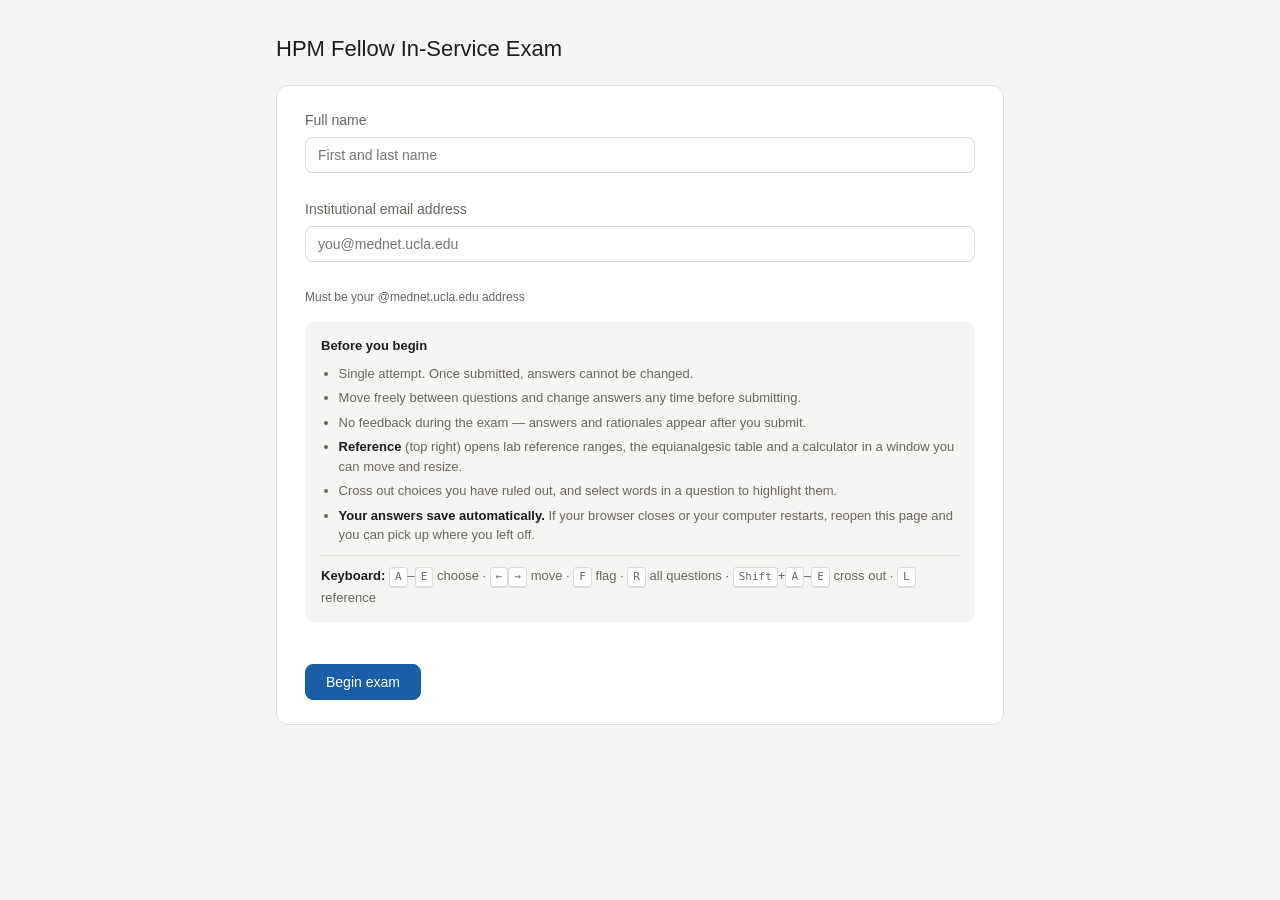
==== commit 8831366f: "Reference window, exam tools, and full-review PDF - Reference window (L): searchable ABIM lab ranges" ====
--- a/index.html
+++ b/index.html
@@ -1,656 +1,251 @@
-
 <!DOCTYPE html>
 <html lang="en">
 <head>
 <meta charset="UTF-8">
 <meta name="viewport" content="width=device-width, initial-scale=1.0">
 <title>HPM Fellow In-Service Exam</title>
-<style>
-*,*::before,*::after{box-sizing:border-box;margin:0;padding:0;}
-body{font-family:-apple-system,BlinkMacSystemFont,"Segoe UI",Helvetica,Arial,sans-serif;background:#F5F5F3;color:#1C1C1C;min-height:100vh;padding:2rem 1rem;}
-.container{max-width:740px;margin:0 auto;}
-h1{font-size:22px;font-weight:500;color:#1C1C1C;margin-bottom:4px;}
-.subtitle{font-size:13px;color:#6B6560;margin-bottom:2rem;}
-.card{background:#fff;border:1px solid #E0DEDA;border-radius:12px;padding:1.75rem;margin-bottom:1rem;}
-.btn{padding:9px 20px;font-size:14px;border-radius:8px;border:1px solid #DEDAD7;background:transparent;color:#1C1C1C;cursor:pointer;transition:background 0.15s;}
-.btn:hover{background:#F0EFEB;}
-.btn.primary{background:#185FA5;color:#fff;border-color:#185FA5;}
-.btn.primary:hover{background:#0C447C;}
-.btn.danger{background:#A32D2D;color:#fff;border-color:#A32D2D;}
-.btn.danger:hover{background:#791F1F;}
-.btn.active-tab{background:#185FA5;color:#fff;border-color:#185FA5;}
-.btn:disabled{opacity:0.35;cursor:default;}
-.hidden{display:none!important;}
-
-/* Form */
-.field-label{font-size:14px;color:#6B6560;margin-bottom:6px;}
-.text-input{width:100%;padding:9px 12px;font-size:14px;border:1px solid #DEDAD7;border-radius:8px;outline:none;margin-bottom:4px;background:#fff;color:#1C1C1C;}
-.text-input:focus{border-color:#185FA5;box-shadow:0 0 0 3px rgba(24,95,165,0.12);}
-.text-input.error{border-color:#A32D2D;box-shadow:0 0 0 3px rgba(163,45,45,0.12);}
-.field-error{font-size:12px;color:#A32D2D;margin-bottom:10px;min-height:16px;}
-.field-hint{font-size:12px;color:#6B6560;margin-bottom:10px;}
-
-/* Progress */
-.progress-wrap{background:#E5E4E0;border-radius:99px;height:4px;margin:1rem 0 0.4rem;overflow:hidden;}
-.progress-fill{height:4px;background:#185FA5;border-radius:99px;transition:width 0.3s;}
-.progress-label{font-size:12px;color:#6B6560;display:flex;justify-content:space-between;margin-bottom:1.25rem;}
-
-/* Exam navigator */
-.navigator{margin-bottom:1.25rem;}
-.nav-label{font-size:11px;font-weight:500;color:#6B6560;text-transform:uppercase;letter-spacing:0.05em;margin-bottom:8px;}
-.nav-grid{display:flex;flex-wrap:wrap;gap:6px;}
-.nav-dot{width:32px;height:32px;border-radius:50%;border:1.5px solid #DEDAD7;background:#fff;font-size:12px;font-weight:500;color:#6B6560;cursor:pointer;display:flex;align-items:center;justify-content:center;transition:all 0.12s;flex-shrink:0;}
-.nav-dot:hover{border-color:#185FA5;color:#185FA5;}
-.nav-dot.answered{background:#185FA5;border-color:#185FA5;color:#fff;}
-.nav-dot.current{border-color:#185FA5;color:#185FA5;box-shadow:0 0 0 3px rgba(24,95,165,0.18);}
-.nav-dot.current.answered{background:#185FA5;color:#fff;box-shadow:0 0 0 3px rgba(24,95,165,0.18);}
-.nav-dot.flagged{border-color:#BA7517;color:#BA7517;}
-.nav-dot.flagged.answered{background:#BA7517;border-color:#BA7517;color:#fff;}
-
-/* Domain badge */
-.domain-badge{display:inline-block;font-size:11px;font-weight:500;padding:3px 10px;border-radius:99px;margin-bottom:14px;}
-.domain-pain{background:#E6F1FB;color:#0C447C;}
-.domain-nonsymptom{background:#E1F5EE;color:#085041;}
-.domain-comms{background:#EEEDFE;color:#3C3489;}
-.domain-hospice{background:#FAEEDA;color:#633806;}
-.domain-ethics{background:#FAECE7;color:#712B13;}
-.domain-psych{background:#FBEAF0;color:#72243E;}
-
-/* Question */
-.q-num{font-size:12px;color:#6B6560;margin-bottom:6px;}
-.q-stem{font-size:15px;line-height:1.75;margin-bottom:16px;}
-.q-lead{font-size:15px;font-weight:500;margin-bottom:16px;}
-.choices{display:flex;flex-direction:column;gap:8px;}
-.choice-btn{display:flex;align-items:flex-start;gap:12px;padding:12px 14px;width:100%;text-align:left;cursor:pointer;background:#F5F5F3;border:1.5px solid #DEDAD7;border-radius:8px;font-size:14px;line-height:1.5;color:#1C1C1C;transition:border-color 0.12s,background 0.12s,box-shadow 0.12s;}
-.choice-btn:hover:not(:disabled):not(.selected):not(.correct):not(.incorrect){border-color:#B0ACA8;background:#fff;}
-.choice-btn:disabled{cursor:default;}
-.choice-letter{font-weight:500;min-width:20px;color:#6B6560;flex-shrink:0;}
-.choice-text{flex:1;}
-.choice-btn.selected{border:2.5px solid #185FA5;background:#E6F1FB;box-shadow:0 0 0 3px rgba(24,95,165,0.12);}
-.choice-btn.selected .choice-letter{color:#185FA5;}
-.choice-btn.correct{border:2px solid #0F6E56;background:#E1F5EE;}
-.choice-btn.correct .choice-letter{color:#0F6E56;}
-.choice-btn.incorrect{border:2px solid #A32D2D;background:#FCEBEB;}
-.choice-btn.incorrect .choice-letter{color:#A32D2D;}
-.result-icon{margin-left:auto;padding-left:8px;flex-shrink:0;font-size:16px;}
-.flag-row{display:flex;justify-content:flex-end;margin-top:8px;}
-.flag-btn{font-size:12px;color:#BA7517;background:none;border:none;cursor:pointer;padding:4px 0;}
-
-/* Nav row */
-.nav-row{display:flex;justify-content:space-between;align-items:center;gap:8px;margin-top:1rem;flex-wrap:wrap;}
-
-/* Modal */
-.modal-overlay{position:fixed;inset:0;background:rgba(0,0,0,0.45);display:flex;align-items:center;justify-content:center;z-index:100;}
-.modal{background:#fff;border-radius:12px;padding:2rem;max-width:420px;width:90%;}
-.modal h2{font-size:17px;font-weight:500;margin-bottom:10px;}
-.modal p{font-size:14px;color:#6B6560;line-height:1.6;margin-bottom:1.25rem;}
-.modal-btns{display:flex;gap:8px;justify-content:flex-end;flex-wrap:wrap;}
-
-/* Score card */
-.score-card{background:#fff;border:1px solid #E0DEDA;border-radius:12px;padding:2rem;text-align:center;margin-bottom:1rem;}
-.score-big{font-size:56px;font-weight:500;color:#185FA5;line-height:1;}
-.score-label{font-size:14px;color:#6B6560;margin-bottom:1.5rem;}
-.domain-row{display:flex;justify-content:space-between;align-items:center;padding:10px 0;border-bottom:1px solid #E0DEDA;font-size:14px;}
-.domain-row:last-child{border-bottom:none;}
-.pill{font-size:12px;font-weight:500;padding:3px 10px;border-radius:99px;}
-.pill-strong{background:#E1F5EE;color:#085041;}
-.pill-mid{background:#FAEEDA;color:#633806;}
-.pill-weak{background:#FCEBEB;color:#A32D2D;}
-
-/* Submit status */
-.submit-status{display:flex;align-items:center;gap:8px;padding:10px 14px;border-radius:8px;font-size:13px;margin-bottom:1rem;}
-.submit-status.success{background:#E1F5EE;color:#085041;}
-.submit-status.error{background:#FCEBEB;color:#A32D2D;}
-.submit-status.pending{background:#FAEEDA;color:#633806;}
-
-/* ── Summary grid ── */
-.summary-section{margin-bottom:1rem;}
-.summary-header{display:flex;justify-content:space-between;align-items:center;margin-bottom:12px;flex-wrap:wrap;gap:8px;}
-.summary-header-title{font-size:15px;font-weight:500;}
-.tab-row{display:flex;gap:6px;flex-wrap:wrap;}
-.summary-grid{display:grid;grid-template-columns:repeat(auto-fill,minmax(68px,1fr));gap:8px;}
-.q-tile{display:flex;flex-direction:column;align-items:center;justify-content:center;padding:10px 6px;border-radius:10px;cursor:pointer;border:2px solid transparent;transition:transform 0.1s,box-shadow 0.1s;gap:4px;}
-.q-tile:hover{transform:translateY(-2px);box-shadow:0 4px 12px rgba(0,0,0,0.10);}
-.q-tile.correct{background:#E1F5EE;border-color:#5DCAA5;}
-.q-tile.incorrect{background:#FCEBEB;border-color:#F09595;}
-.q-tile.flagged-tile{background:#FAEEDA;border-color:#FAC775;}
-.q-tile.skipped{background:#F5F5F3;border-color:#DEDAD7;}
-.q-tile.active-tile{box-shadow:0 0 0 3px rgba(24,95,165,0.3);transform:translateY(-2px);}
-.tile-num{font-size:13px;font-weight:500;color:#1C1C1C;}
-.tile-icon{font-size:15px;line-height:1;}
-.correct .tile-num{color:#085041;}
-.incorrect .tile-num{color:#A32D2D;}
-.flagged-tile .tile-num{color:#633806;}
-.skipped .tile-num{color:#888780;}
-.summary-legend{display:flex;gap:14px;flex-wrap:wrap;margin-top:10px;font-size:12px;color:#6B6560;}
-.legend-item{display:flex;align-items:center;gap:5px;}
-.legend-swatch{width:12px;height:12px;border-radius:3px;flex-shrink:0;}
-.empty-filter{font-size:14px;color:#6B6560;padding:1rem 0;text-align:center;}
-
-/* Review panel */
-.review-panel{margin-top:1rem;}
-.review-counter{font-size:12px;color:#6B6560;text-align:right;margin-bottom:8px;}
-
-/* Rationale */
-.rationale{margin-top:16px;padding:14px 16px;border-left:3px solid #185FA5;background:#F5F5F3;border-radius:0 8px 8px 0;font-size:13px;line-height:1.7;}
-.rationale-key{font-weight:500;color:#0C447C;margin-bottom:8px;}
-.rationale-distractor{margin-top:8px;padding-top:8px;border-top:1px solid #E0DEDA;}
-.rationale-ref{font-size:11px;color:#6B6560;margin-top:10px;font-style:italic;}
-
-/* Already submitted */
-.already-card{background:#fff;border:1px solid #E0DEDA;border-radius:12px;padding:2rem;text-align:center;}
-
-@media(max-width:500px){
-  .nav-dot{width:28px;height:28px;font-size:11px;}
-  h1{font-size:18px;}
-  .summary-grid{grid-template-columns:repeat(auto-fill,minmax(56px,1fr));}
-}
-@media print{
-  body{background:#fff;}
-  .btn,.nav-row,.navigator,.flag-row,.modal-overlay,.tab-row,.review-panel,.summary-legend{display:none!important;}
-  .summary-grid{pointer-events:none;}
-  .q-tile{break-inside:avoid;}
-  p[style]{display:none!important;}
-}
-</style>
+<!-- No external scripts, stylesheets or fonts, ever. A third-party origin
+     could read answers or inject code; zero dependencies is a security
+     property worth keeping deliberately. -->
+<!-- ?v= is a cache buster, and it is load-bearing. Browsers hold on to CSS
+     and JS aggressively; without it a reload can silently run an old
+     stylesheet against new markup, which is exactly what happened while
+     building the sticky footer. Bump this date-stamp on EVERY css/ or js/
+     change — every css/ and js/ reference below must match. -->
+<link rel="stylesheet" href="css/exam.css?v=20260923d">
 </head>
 <body>
-<div class="container">
-
-<!-- ALREADY SUBMITTED -->
-<div id="already-screen" class="hidden">
-  <h1>HPM Fellow In-Service Exam</h1><br>
-  <div class="already-card">
-    <div style="font-size:32px;margin-bottom:12px;">🔒</div>
-    <h2 style="font-size:17px;font-weight:500;margin-bottom:8px;">Exam already submitted</h2>
-    <p style="font-size:14px;color:#6B6560;line-height:1.6;">Our records show this browser has already completed and submitted the exam. Each fellow may only submit once.<br><br>If you believe this is an error, please contact the program director.</p>
-  </div>
-</div>
-
-<!-- START SCREEN -->
-<div id="start-screen">
+
+<!-- Screen-reader announcements (flag changes, navigator open, resume) -->
+<div id="sr-live" class="sr-only" role="status" aria-live="polite"></div>
+
+<div id="mock-banner" class="banner hidden">
+  Local development build — grading in-browser from <code>dev/</code> fixtures. Not the live exam.
+</div>
+
+<!-- ══ START ══════════════════════════════════════════════════════════ -->
+<div id="start-screen" class="container">
   <h1>HPM Fellow In-Service Exam</h1>
-  <p class="subtitle">Pilot · 10 questions · Board-level difficulty · Single best answer</p>
+
+  <div id="resume-banner" class="notice hidden">
+    <p id="resume-text"></p>
+    <div class="notice-actions">
+      <button class="btn primary" id="resume-go">Resume exam</button>
+      <button class="btn" id="resume-discard">Start over</button>
+    </div>
+  </div>
+
+  <div id="small-screen-warning" class="notice warn hidden">
+    <p><strong>A laptop or desktop is strongly recommended.</strong>
+       This exam has long clinical scenarios with five options each and takes
+       90–120 minutes. You may continue on this device, but it will be harder to read.</p>
+  </div>
+
   <div class="card">
-    <p class="field-label">Full name</p>
-    <input class="text-input" type="text" id="fellow-name" placeholder="First and last name"/>
-    <div class="field-error" id="name-error"></div>
-    <p class="field-label">Institutional email address</p>
-    <input class="text-input" type="email" id="fellow-email" placeholder="you@mednet.ucla.edu" onblur="validateEmail()" oninput="clearEmailError()"/>
-    <div class="field-error" id="email-error"></div>
-    <div class="field-hint">Must be a @mednet.ucla.edu address</div>
-    <div style="background:#F5F5F3;border-radius:8px;padding:12px 14px;margin-bottom:1.25rem;font-size:13px;color:#6B6560;line-height:1.6;">
-      <strong style="color:#1C1C1C;">Before you begin:</strong> This is a single-attempt exam. Once you submit, answers cannot be changed. You may navigate freely between questions and change answers at any time before final submission. No feedback is given during the exam — correct answers and rationale are revealed only after submission.
-    </div>
-    <button class="btn primary" onclick="startExam()">Begin exam</button>
-  </div>
-</div>
-
-<!-- EXAM SCREEN -->
+    <label class="field-label" for="fellow-name">Full name</label>
+    <input class="text-input" type="text" id="fellow-name" autocomplete="name"
+           placeholder="First and last name" aria-describedby="name-error"/>
+    <div class="field-error" id="name-error" role="alert"></div>
+
+    <label class="field-label" for="fellow-email">Institutional email address</label>
+    <input class="text-input" type="email" id="fellow-email" autocomplete="email"
+           placeholder="you@mednet.ucla.edu" aria-describedby="email-error email-hint"
+           onblur="validateEmail()" oninput="clearEmailError()"/>
+    <div class="field-error" id="email-error" role="alert"></div>
+    <div class="field-hint" id="email-hint">Must be your @mednet.ucla.edu address</div>
+
+    <div class="briefing">
+      <p><strong>Before you begin</strong></p>
+      <ul>
+        <li>Single attempt. Once submitted, answers cannot be changed.</li>
+        <li>Move freely between questions and change answers any time before submitting.</li>
+        <li>No feedback during the exam — answers and rationales appear after you submit.</li>
+        <li><strong>Reference</strong> (top right) opens lab reference ranges, the
+            equianalgesic table and a calculator in a window you can move and resize.</li>
+        <li>Cross out choices you have ruled out, and select words in a question to highlight them.</li>
+        <li><strong>Your answers save automatically.</strong> If your browser closes or your
+            computer restarts, reopen this page and you can pick up where you left off.</li>
+      </ul>
+      <p class="kbd-help"><strong>Keyboard:</strong>
+        <kbd>A</kbd>–<kbd>E</kbd> choose · <kbd>←</kbd><kbd>→</kbd> move ·
+        <kbd>F</kbd> flag · <kbd>R</kbd> all questions ·
+        <kbd>Shift</kbd>+<kbd>A</kbd>–<kbd>E</kbd> cross out · <kbd>L</kbd> reference</p>
+    </div>
+
+    <div class="field-error" id="start-error" role="alert"></div>
+    <button class="btn primary" id="btn-begin" onclick="startExam()">Begin exam</button>
+  </div>
+</div>
+
+<!-- ══ EXAM ═══════════════════════════════════════════════════════════ -->
 <div id="exam-screen" class="hidden">
-  <h1>HPM Fellow In-Service Exam</h1>
-  <div class="progress-wrap"><div class="progress-fill" id="progress-fill" style="width:0%"></div></div>
-  <div class="progress-label"><span id="progress-text"></span><span id="answered-count"></span></div>
-  <div class="navigator">
-    <div class="nav-label">Jump to question</div>
-    <div class="nav-grid" id="nav-grid"></div>
-  </div>
-  <div id="q-container"></div>
-  <div class="nav-row">
+  <header class="exam-header">
+    <div class="container exam-header-inner">
+      <div class="hdr-left">
+        <span id="hdr-position" class="hdr-position"></span>
+        <span id="hdr-stats" class="hdr-stats"></span>
+      </div>
+      <div class="hdr-right">
+        <span id="hdr-save" class="hdr-save"></span>
+        <span id="hdr-clock" class="hdr-clock" title="Time elapsed"></span>
+        <span class="txt-size" role="group" aria-label="Question text size">
+          <button class="btn small" id="txt-down" onclick="textSize.change(-1)" aria-label="Smaller text" title="Smaller text">A−</button>
+          <button class="btn small" id="txt-up" onclick="textSize.change(1)" aria-label="Larger text" title="Larger text">A+</button>
+        </span>
+        <button class="btn small" onclick="refWindow.toggle()"
+                title="Lab values, equianalgesic table and calculator (L)">
+          <span aria-hidden="true">⚗</span> Reference
+        </button>
+        <button class="btn small" onclick="openNavigator()" title="All questions (R)">
+          <span aria-hidden="true">▦</span> All questions
+        </button>
+      </div>
+    </div>
+    <div class="progress-wrap" id="progress-wrap" role="progressbar"
+         aria-label="Questions answered" aria-valuemin="0">
+      <div class="progress-fill" id="progress-fill" style="width:0%"></div>
+    </div>
+  </header>
+
+  <main class="container" id="q-container"></main>
+
+  <div class="container nav-row">
     <button class="btn" id="btn-prev" onclick="prevQ()">← Previous</button>
     <button class="btn primary" id="btn-next" onclick="nextQ()">Next →</button>
-    <button class="btn primary hidden" id="btn-finish" onclick="attemptFinish()">See results</button>
-  </div>
-</div>
-
-<!-- RESULTS SCREEN -->
-<div id="results-screen" class="hidden">
-  <h1 style="margin-bottom:1.5rem;">HPM Fellow In-Service Exam — Results</h1>
-  <div id="submit-status-box"></div>
-
-  <!-- Score card -->
-  <div class="score-card">
-    <div style="font-size:13px;color:#6B6560;margin-bottom:4px;" id="fellow-display"></div>
-    <div class="score-big" id="final-score"></div>
-    <div class="score-label" id="final-label"></div>
-    <div style="text-align:left;margin-top:1.5rem;" id="domain-breakdown"></div>
-  </div>
-
-  <!-- Summary grid -->
-  <div class="card summary-section">
-    <div class="summary-header">
-      <div class="summary-header-title">Question summary</div>
-      <div class="tab-row">
-        <button class="btn active-tab" id="tab-all" onclick="setFilter('all')">All</button>
-        <button class="btn" id="tab-incorrect" onclick="setFilter('incorrect')">Incorrect</button>
-        <button class="btn" id="tab-flagged" onclick="setFilter('flagged')">Flagged</button>
-      </div>
-    </div>
-    <div class="summary-grid" id="summary-grid"></div>
-    <div id="empty-filter-msg" class="empty-filter hidden"></div>
-    <div class="summary-legend">
-      <div class="legend-item"><div class="legend-swatch" style="background:#E1F5EE;border:1.5px solid #5DCAA5;"></div>Correct</div>
-      <div class="legend-item"><div class="legend-swatch" style="background:#FCEBEB;border:1.5px solid #F09595;"></div>Incorrect</div>
-      <div class="legend-item"><div class="legend-swatch" style="background:#FAEEDA;border:1.5px solid #FAC775;"></div>Flagged</div>
-      <div class="legend-item"><div class="legend-swatch" style="background:#F5F5F3;border:1.5px solid #DEDAD7;"></div>Not answered</div>
-    </div>
-    <p style="font-size:12px;color:#6B6560;margin-top:10px;">Click any tile to review that question.</p>
-  </div>
-
-  <!-- Review panel -->
-  <div id="review-panel" class="card review-panel hidden">
-    <div class="review-counter" id="review-counter"></div>
-    <div id="review-q-container"></div>
-    <div class="nav-row" style="margin-top:1rem;">
-      <button class="btn" id="rev-prev" onclick="revPrev()">← Previous</button>
-      <button class="btn" onclick="closeReview()">Close review</button>
-      <button class="btn primary" id="rev-next" onclick="revNext()">Next →</button>
-    </div>
-  </div>
-
-  <div style="display:flex;gap:8px;flex-wrap:wrap;margin-top:1rem;">
-    <button class="btn primary" onclick="window.print()">Print / Save as PDF</button>
-  </div>
-</div>
-
-<!-- MODAL -->
-<div id="modal-overlay" class="modal-overlay hidden">
-  <div class="modal">
+    <button class="btn primary hidden" id="btn-finish" onclick="attemptFinish()">Finish and submit</button>
+  </div>
+</div>
+
+<!-- ══ RESULTS ════════════════════════════════════════════════════════ -->
+<div id="results-screen" class="container hidden">
+  <h1>In-Service Exam — Results</h1>
+  <div id="submit-status" class="submit-status"></div>
+
+  <div id="failed-actions" class="notice warn hidden">
+    <div class="notice-actions">
+      <button class="btn primary" id="download-attempt">Download my answers</button>
+      <button class="btn" id="retry-submit">Try sending again</button>
+    </div>
+  </div>
+
+  <div id="results-body" class="hidden">
+    <section class="score-card">
+      <div class="fellow-line" id="fellow-display"></div>
+      <div class="score-big" id="final-score"></div>
+      <div class="score-label" id="final-label"></div>
+      <div class="domain-breakdown" id="domain-breakdown"></div>
+    </section>
+
+    <section class="card no-print">
+      <div class="summary-header">
+        <h2 class="card-title">Question summary</h2>
+        <button class="btn small" id="results-nav-btn"><span aria-hidden="true">▦</span> Browse all</button>
+      </div>
+      <div class="chips" id="review-filters"></div>
+      <div class="summary-grid nav-cells" id="summary-grid"></div>
+      <div class="legend">
+        <span><span class="swatch is-correct" aria-hidden="true">✓</span> Correct</span>
+        <span><span class="swatch is-incorrect" aria-hidden="true">✗</span> Incorrect</span>
+        <span><span class="swatch is-blank" aria-hidden="true">–</span> Not answered</span>
+        <span><span class="swatch is-flagged" aria-hidden="true">⚑</span> Flagged</span>
+      </div>
+      <p class="hint">Select any question to see the correct answer and rationale.</p>
+    </section>
+
+    <section id="review-panel" class="card review-panel hidden no-print">
+      <div class="review-top">
+        <span class="review-counter" id="review-counter"></span>
+        <span class="review-top-actions">
+          <button class="btn small" id="review-ref-btn"><span aria-hidden="true">⚗</span> Reference</button>
+          <button class="btn small" onclick="closeReview()">Close</button>
+        </span>
+      </div>
+      <div id="review-body"></div>
+      <div class="nav-row">
+        <button class="btn" id="rev-prev" onclick="revPrev()">← Previous</button>
+        <button class="btn" id="rev-next-wrong">Next incorrect →</button>
+        <button class="btn" id="rev-next" onclick="revNext()">Next →</button>
+      </div>
+    </section>
+
+    <div class="nav-row no-print">
+      <button class="btn primary" id="save-review-btn">Save full review (PDF)</button>
+      <button class="btn" onclick="window.print()">Print score report</button>
+    </div>
+    <p class="hint no-print"><strong>Save your full review before you close this page</strong> —
+       it cannot be reopened later. The score report is a one-page summary without the questions.</p>
+  </div>
+</div>
+
+<!-- Filled only while printing the full review; see printFullReview(). -->
+<div id="print-review" class="print-review" aria-hidden="true"></div>
+
+<!-- ══ NAVIGATOR OVERLAY ══════════════════════════════════════════════ -->
+<div id="nav-overlay" class="overlay hidden">
+  <div class="nav-panel" role="dialog" aria-modal="true" aria-labelledby="nav-title">
+    <div class="nav-panel-head">
+      <h2 id="nav-title">Question navigator</h2>
+      <button class="icon-btn" id="nav-close" aria-label="Close navigator">✕</button>
+    </div>
+    <p class="nav-counts" id="nav-counts"></p>
+    <div class="chips" id="nav-filters"></div>
+    <div class="nav-panel-body" id="nav-body"></div>
+    <div class="legend">
+      <span><span class="swatch is-answered" aria-hidden="true">●</span> Answered</span>
+      <span><span class="swatch is-blank" aria-hidden="true"></span> Not answered</span>
+      <span><span class="swatch is-flagged" aria-hidden="true">⚑</span> Flagged</span>
+    </div>
+  </div>
+</div>
+
+<!-- ══ REFERENCE WINDOW ═════════════════════════════════════════════
+     Non-modal on purpose: the question stays readable and clickable. -->
+<div id="ref-window" class="ref-window hidden" role="dialog" aria-modal="false" aria-labelledby="ref-title">
+  <div class="ref-titlebar" id="ref-titlebar">
+    <h2 id="ref-title">Reference</h2>
+    <button class="icon-btn" id="ref-close" aria-label="Close reference window" title="Close (Esc)">✕</button>
+  </div>
+  <div class="ref-tabs" id="ref-tabs" role="tablist" aria-label="Reference material">
+    <button role="tab" id="ref-tab-labs" data-tab="labs" aria-controls="ref-panel-labs" aria-selected="false">Lab values</button>
+    <button role="tab" id="ref-tab-equi" data-tab="equi" aria-controls="ref-panel-equi" aria-selected="false">Equianalgesic</button>
+    <button role="tab" id="ref-tab-calc" data-tab="calc" aria-controls="ref-panel-calc" aria-selected="false">Calculator</button>
+  </div>
+  <div class="ref-body">
+    <div role="tabpanel" id="ref-panel-labs" aria-labelledby="ref-tab-labs" class="hidden">
+      <div class="ref-search">
+        <input type="search" id="ref-lab-search" class="text-input" placeholder="Search tests (e.g. sodium, PaCO2, BNP)"
+               aria-label="Search lab tests" autocomplete="off" spellcheck="false">
+        <span class="ref-count" id="ref-lab-count" aria-live="polite"></span>
+      </div>
+      <table class="ref-table ref-labs" id="ref-lab-table"></table>
+      <p class="ref-source" id="ref-lab-source"></p>
+    </div>
+    <div role="tabpanel" id="ref-panel-equi" aria-labelledby="ref-tab-equi" class="hidden"></div>
+    <div role="tabpanel" id="ref-panel-calc" aria-labelledby="ref-tab-calc" class="hidden"></div>
+  </div>
+</div>
+
+<!-- Floating "Highlight" / "Remove highlight" button; see js/highlight.js -->
+<div id="hl-pop" class="hl-pop hidden"><button class="btn small primary" id="hl-pop-btn">Highlight</button></div>
+
+<!-- ══ MODAL ══════════════════════════════════════════════════════════ -->
+<div id="modal-overlay" class="overlay hidden">
+  <div class="modal" role="dialog" aria-modal="true" aria-labelledby="modal-title">
     <h2 id="modal-title"></h2>
-    <p id="modal-body"></p>
+    <div id="modal-body"></div>
     <div class="modal-btns" id="modal-btns"></div>
   </div>
 </div>
 
-</div>
-<script>
-const SCRIPT_URL="https://script.google.com/macros/s/AKfycbxmCl4lQfQUsHH-wv2KNlQe0wzBKJLZeMo9LCUBfVC-oN2iC4dd4fMh5wW3R5_5Y-M-7Q/exec";
-const ALLOWED_DOMAIN="mednet.ucla.edu";
-
-const QUESTIONS=[
-  {id:1,domain:"Pain & symptom management",domainClass:"domain-pain",
-  stem:"A 67-year-old man with metastatic prostate cancer and bone pain has been stable on oral oxycodone 20 mg every 12 hours plus 5 mg immediate-release oxycodone every 4 hours as needed. Over the past 24 hours he has used six breakthrough doses. His pain is 7/10 at rest. He has no nausea, sedation, or confusion. Renal and hepatic function are normal.",
-  lead:"Which of the following is the most appropriate next step in pain management?",
-  choices:["Add gabapentin 300 mg three times daily for presumed neuropathic component","Increase sustained-release oxycodone to 35 mg every 12 hours and maintain breakthrough dosing at 5 mg every 4 hours as needed","Increase sustained-release oxycodone to 50 mg every 12 hours and adjust breakthrough dose to 10 mg every 4 hours as needed","Rotate opioid to extended-release morphine 30 mg every 12 hours due to inadequate response to oxycodone"],
-  correct:2,
-  rationale:{key:"When a patient uses ≥4 breakthrough doses in 24 hours, the total daily opioid dose should be recalculated and the long-acting component increased. This patient used 6 × 5 mg = 30 mg in breakthrough doses plus 40 mg scheduled, totaling 70 mg/day. Increasing to 50 mg every 12 hours (100 mg/day) represents ~40% — within the recommended 25–50% upward titration range. The breakthrough dose should be 10–15% of the total daily dose.",
-  distractors:[{label:"A",text:"Adding gabapentin is premature before optimizing the opioid dose in a patient tolerating opioids without adverse effects."},{label:"B",text:"Increasing to 35 mg every 12 hours is only a 12.5% increase in scheduled dosing, insufficient given six breakthrough uses."},{label:"D",text:"Opioid rotation is indicated for inadequate analgesia despite escalation or intolerable side effects — not as a first response when titration is available."}],
-  ref:"Portenoy RK, Ahmed E. J Clin Oncol. 2014;32(16):1662-1670. UNIPAC 3."}},
-
-  {id:2,domain:"Pain & symptom management",domainClass:"domain-pain",
-  stem:"An 82-year-old woman with end-stage renal disease (GFR 8 mL/min), ischemic cardiomyopathy (EF 25%), and hip fracture pain is referred to palliative care. She is opioid-naive. Acetaminophen 650 mg every 6 hours provides minimal relief. Her ECG demonstrates a QTc of 480 ms. NSAIDs are contraindicated.",
-  lead:"Which of the following opioids is most appropriate to initiate?",
-  choices:["Morphine 2 mg by mouth every 4 hours as needed","Codeine 30 mg by mouth every 4 hours as needed","Fentanyl transdermal 12.5 mcg/hour patch every 72 hours","Hydromorphone 0.5 mg by mouth every 4 hours as needed"],
-  correct:3,
-  rationale:{key:"Hydromorphone's principal metabolite (H3G) has minimal clinical activity and does not accumulate to toxic levels in renal failure, unlike morphine's M6G. Starting at 0.5 mg is appropriately conservative for an opioid-naive elderly patient.",
-  distractors:[{label:"A",text:"Morphine's active metabolites (M6G, M3G) are renally cleared and accumulate in severe renal failure, causing sedation and respiratory depression. Avoid when GFR < 30 mL/min."},{label:"B",text:"Codeine is a prodrug converted to morphine; its active metabolites also accumulate in renal failure."},{label:"C",text:"Transdermal fentanyl is safe in renal failure but unsuitable for an opioid-naive patient with acute pain: 12–17 hour onset to therapeutic levels, cannot be rapidly titrated."}],
-  ref:"Dean M. J Pain Symptom Manage. 2004;28(5):497-504. UNIPAC 3."}},
-
-  {id:3,domain:"Non-pain symptom management",domainClass:"domain-nonsymptom",
-  stem:"A 71-year-old man with advanced COPD on home hospice is evaluated for worsening dyspnea. He is on 2 L/min supplemental oxygen with resting SaO₂ of 94%. His regimen includes tiotropium, fluticasone/salmeterol, and as-needed albuterol nebulization used four times daily this past week. He recently completed systemic corticosteroids for an exacerbation. He rates dyspnea 8/10 at rest.",
-  lead:"Which of the following is the most appropriate next step in management?",
-  choices:["Initiate low-dose oral morphine 2.5 mg every 4 hours as needed","Increase supplemental oxygen to 4 L/min targeting SaO₂ above 96%","Restart systemic prednisone 40 mg daily","Add scheduled albuterol nebulization every 2 hours"],
-  correct:0,
-  rationale:{key:"Low-dose opioids are the most evidence-based intervention for refractory dyspnea in end-stage COPD. Multiple randomized trials demonstrate low-dose oral morphine reduces the subjective sensation of breathlessness without clinically meaningful respiratory depression at appropriate doses.",
-  distractors:[{label:"B",text:"SaO₂ is already 94%. Increasing oxygen does not reliably improve dyspnea in normooxic COPD patients and may suppress hypoxic drive."},{label:"C",text:"Restarting steroids without evidence of new exacerbation is not appropriate and carries additional systemic side-effect risk."},{label:"D",text:"Scheduled every-2-hour albuterol substantially increases cardiac side effects without evidence of benefit in refractory end-stage dyspnea."}],
-  ref:"Currow DC, et al. J Pain Symptom Manage. 2011;42(3):388-399. UNIPAC 4."}},
-
-  {id:4,domain:"Non-pain symptom management",domainClass:"domain-nonsymptom",
-  stem:"A 58-year-old woman with pancreatic cancer develops agitated delirium on your inpatient palliative care unit. She is non-verbal and pulling at her IV lines. You have already corrected hyponatremia (Na now 138), discontinued dexamethasone, and treated urinary retention. She remains agitated.",
-  lead:"Which of the following is the most appropriate pharmacologic intervention at this time?",
-  choices:["Lorazepam 1 mg intravenously every 4 hours as needed","Haloperidol 0.5–1 mg by mouth or intravenously every 4–6 hours as needed","Quetiapine 50 mg by mouth twice daily","Diphenhydramine 25 mg intravenously every 6 hours as needed"],
-  correct:1,
-  rationale:{key:"Haloperidol is the first-line agent for delirium in palliative care per ASCO and NCCN guidelines. It is effective for hyperactive delirium, available in IV/SQ/PO, and at low doses allows titration with a favorable side-effect profile.",
-  distractors:[{label:"A",text:"Benzodiazepines can paradoxically worsen delirium. Reserved for alcohol/benzo withdrawal delirium or refractory cases near end of life."},{label:"C",text:"Quetiapine has slower onset and no IV form — suboptimal for acute agitated delirium requiring rapid titration."},{label:"D",text:"Diphenhydramine is a well-documented cause of delirium due to its anticholinergic properties. It would worsen this patient's condition."}],
-  ref:"Bush SH, et al. J Pain Symptom Manage. 2014;48(2):231-248."}},
-
-  {id:5,domain:"Communication & goals of care",domainClass:"domain-comms",
-  stem:"A 64-year-old woman with stage IV non-small cell lung cancer is hospitalized with pneumonia. After treatment she recovers to baseline. Her oncologist has told her cancer is progressing and she is not a candidate for further chemotherapy. You meet with her and her adult daughter to discuss goals of care. After an illness understanding check, the patient states: \"I know things aren't going well, but I'm just not ready to give up hope.\"",
-  lead:"Which of the following responses best demonstrates evidence-based serious illness communication?",
-  choices:["\"I understand. Let's focus on your treatment options and come back to this conversation when you're ready.\"","\"Hoping for the best is something I encourage. What's most important to you as you think about the time ahead?\"","\"It's important that you understand that further chemotherapy is not an option, so we need to discuss hospice today.\"","\"Hope is very important. I also want to make sure we're planning for different possibilities — can we talk about what a difficult time might look like for you?\""],
-  correct:3,
-  rationale:{key:"This response uses the validated 'hope for the best, prepare for the worst' framework. It acknowledges and preserves hope while opening space to plan for a range of outcomes — without false reassurance or premature confrontation.",
-  distractors:[{label:"A",text:"Deferring fails the patient and misses a critical window when she is alert and able to participate in planning."},{label:"B",text:"Pivoting to a values question without first acknowledging the emotional content of her statement skips a required empathic step."},{label:"C",text:"Directing her to hospice without exploring her values is inconsistent with evidence-based shared decision-making and may close off the conversation."}],
-  ref:"Bernacki RE, Block SD. JAMA Intern Med. 2014;174(12):1994-2003. Ariadne Labs Serious Illness Conversation Guide."}},
-
-  {id:6,domain:"Communication & goals of care",domainClass:"domain-comms",
-  stem:"A 78-year-old man with advanced heart failure is hospitalized for his fourth admission in six months. He has moderate dementia and cannot articulate his own preferences. His wife, who holds his healthcare proxy, insists that \"everything should be done\" and becomes tearful and angry when the team raises goals of care. There is no advance directive on file.",
-  lead:"Which of the following best reflects the appropriate ethical and legal framework for this situation?",
-  choices:["The surrogate's expressed wishes must be followed in full, as she holds the legal authority to make all medical decisions.","The team should defer all goals-of-care discussions until the patient's cognitive status improves.","The surrogate is ethically obligated to apply a substituted judgment standard, basing decisions on what the patient would have wanted.","In the absence of an advance directive, state law requires the hospital ethics committee to determine the plan of care."],
-  correct:2,
-  rationale:{key:"The substituted judgment standard requires surrogates to replicate the decision the patient would have made based on his known values and prior statements — not the surrogate's own preferences.",
-  distractors:[{label:"A",text:"Proxy authority is not unlimited. The surrogate is obligated to exercise it in service of the patient's known preferences, not her own wishes."},{label:"B",text:"Indefinite deferral in a patient with HF trajectory leaves him without a plan and exposed to unwanted interventions."},{label:"D",text:"Ethics committee involvement is not required by default when an advance directive is absent. The surrogate remains the decision-maker."}],
-  ref:"Buchanan AE, Brock DW. Deciding for Others. Cambridge University Press, 1989."}},
-
-  {id:7,domain:"Hospice eligibility & prognostication",domainClass:"domain-hospice",
-  stem:"A 74-year-old woman with non-Hodgkin lymphoma, end-stage renal disease on hemodialysis, and hypertension is hospitalized with declining functional status. She requires assistance with bathing and dressing, has lost 12 pounds over 3 months, and wishes to discontinue hemodialysis and pursue comfort-focused care. The nephrology team estimates survival of 7–14 days after dialysis cessation. Her oncologist estimates her cancer prognosis at 4–5 months.",
-  lead:"Which of the following best describes her hospice eligibility?",
-  choices:["She is not eligible for hospice because her cancer prognosis exceeds six months.","She is eligible for hospice, and dialysis must be discontinued prior to enrollment.","She is eligible for hospice based on her renal disease prognosis after dialysis withdrawal, and enrollment can proceed.","She requires a hospice-specific prognostic tool score below a defined threshold before enrollment can be approved."],
-  correct:2,
-  rationale:{key:"When a patient voluntarily withdraws from life-sustaining treatment, prognosis is assessed based on the expected course after that decision — 7–14 days, well within the six-month threshold. Dialysis does not need to be discontinued before enrollment.",
-  distractors:[{label:"A",text:"The cancer prognosis alone does not determine eligibility when a co-existing terminal condition meets the threshold. Either diagnosis may be used for certification."},{label:"B",text:"Requiring pre-enrollment discontinuation of dialysis is inconsistent with Medicare hospice regulations."},{label:"D",text:"No specific prognostic tool score is required for enrollment. Certification is based on clinical judgment."}],
-  ref:"Medicare Benefit Policy Manual, Chapter 9. 42 CFR §418.22."}},
-
-  {id:8,domain:"Hospice eligibility & prognostication",domainClass:"domain-hospice",
-  stem:"A 69-year-old man with Alzheimer's dementia is brought to clinic. He no longer recognizes his wife, is incontinent of bowel and bladder, cannot ambulate without full assistance, and speaks only a few intelligible words. He has had three hospitalizations for aspiration pneumonia in the past year and has a BMI of 17.4 with 8-pound weight loss over 6 months.",
-  lead:"Which of the following is correct regarding this patient's hospice eligibility?",
-  choices:["He does not meet hospice eligibility criteria because his functional decline may stabilize.","He meets FAST Stage 7C criteria and is eligible for hospice with dementia as the terminal diagnosis if he has had at least one dementia-related complication in the past 12 months.","He requires a Mini-Mental State Examination score of 10 or below to qualify for hospice under the dementia LCD.","He is eligible for hospice only if his primary care physician certifies that death is imminent within 30 days."],
-  correct:1,
-  rationale:{key:"Medicare's LCD for dementia requires FAST Stage 7 criteria and at least one qualifying complication in the prior 12 months — including aspiration pneumonia, UTI, septicemia, or significant weight loss. This patient meets multiple criteria.",
-  distractors:[{label:"A",text:"Potential stabilization does not disqualify a patient. Advanced dementia is terminal and stabilization at this functional level does not preclude a six-month prognosis."},{label:"C",text:"The MMSE is not a required component of the dementia LCD. The FAST staging system is the functional framework used."},{label:"D",text:"Hospice certification requires a prognosis of six months or less, not 30 days or less."}],
-  ref:"Medicare LCD for Hospice: Determining Terminal Prognosis (L33393). Reisberg B. Psychopharmacol Bull. 1988;24(4):653-659."}},
-
-  {id:9,domain:"Ethics & law",domainClass:"domain-ethics",
-  stem:"A 55-year-old man with glioblastoma multiforme is admitted with his third seizure in a week. He is alert and oriented between seizures. He states clearly that he does not want resuscitation and does not want to be kept alive on machines. His wife, who is his legally designated healthcare proxy, insists he be a full code, stating he is 'not thinking clearly.' The team's neurologic assessment documents that the patient has decisional capacity for this decision.",
-  lead:"Which of the following reflects the most appropriate course of action?",
-  choices:["Defer to the wife's wishes, as she is the legally designated healthcare proxy.","Request a formal psychiatric capacity evaluation before acting on the patient's stated preferences.","Honor the patient's documented preferences, as a capacitated patient's autonomous decisions take precedence over surrogate authority.","Convene the ethics committee to adjudicate between the patient's and surrogate's conflicting preferences."],
-  correct:2,
-  rationale:{key:"A patient with documented decisional capacity has the absolute right to refuse any medical intervention. Surrogate authority is activated only when a patient lacks capacity. The wife's proxy authority is suspended while the patient has capacity.",
-  distractors:[{label:"A",text:"Proxy authority is not active when a patient has decision-making capacity. Deferring to the wife would violate the patient's autonomy and legal right to informed refusal."},{label:"B",text:"Referring to psychiatry because the surrogate disagrees instrumentalizes the evaluation to override an autonomous decision — ethically problematic."},{label:"D",text:"Ethics committee consultation is for genuine dilemmas, not for cases where the clinical and legal answer is clear."}],
-  ref:"Appelbaum PS. N Engl J Med. 2007;357(18):1834-1840. Cruzan v. Director, 497 U.S. 261 (1990)."}},
-
-  {id:10,domain:"Psychosocial & spiritual care",domainClass:"domain-psych",
-  stem:"A 48-year-old woman with metastatic breast cancer reports feeling profoundly disconnected from her sense of self since her diagnosis — she no longer finds meaning in activities she previously loved, feels like a different person, and fears she will be forgotten after her death. She denies depressed mood, anhedonia, vegetative symptoms, hopelessness, or suicidal ideation. Her PHQ-9 is 4/16. She asks whether medication would help.",
-  lead:"Which of the following is the most appropriate response?",
-  choices:["Initiate sertraline 50 mg daily, as her symptoms are consistent with a subthreshold depressive disorder.","Refer her to a psychologist or trained clinician for Meaning-Centered Psychotherapy, an evidence-based intervention for existential distress in advanced cancer.","Reassure her that these feelings are expected in the context of serious illness and recommend follow-up in 3 months.","Refer for chaplaincy services only, as her symptoms are spiritual in nature and outside the scope of medical management."],
-  correct:1,
-  rationale:{key:"This patient describes existential distress — loss of identity, meaning, and legacy — distinct from major depression. Meaning-Centered Psychotherapy (MCP) has RCT evidence for improvement in spiritual well-being and reductions in existential distress in advanced cancer.",
-  distractors:[{label:"A",text:"This patient does not meet criteria for a depressive disorder. Her PHQ-9 is below threshold and she denies all core depressive symptoms."},{label:"C",text:"Existential distress is not self-limited in advanced cancer and is associated with impaired quality of life. Active intervention is indicated."},{label:"D",text:"Chaplaincy is important but limiting the referral to chaplaincy alone ignores available psychologically-based evidence-based interventions."}],
-  ref:"Breitbart W, et al. Psychooncology. 2010;19(1):21-28. Cancer. 2018;124(15):3231-3239."}},
-];
-
-// State
-let current=0;
-let answers=new Array(QUESTIONS.length).fill(null);
-let flagged=new Array(QUESTIONS.length).fill(false);
-let fellowName='',fellowEmail='';
-let reviewFilter='all';
-let reviewIndex=0;
-let reviewOpen=false;
-
-window.addEventListener('DOMContentLoaded',()=>{
-  if(new URLSearchParams(window.location.search).get('reset')==='true'){
-    localStorage.removeItem('hpm_exam_submitted');
-    window.location.href=window.location.pathname;
-    return;
-  }
-  if(localStorage.getItem('hpm_exam_submitted')){
-    document.getElementById('start-screen').classList.add('hidden');
-    document.getElementById('already-screen').classList.remove('hidden');
-  }
-});
-
-function validateEmail(){
-  const val=document.getElementById('fellow-email').value.trim();
-  const errEl=document.getElementById('email-error');
-  const inputEl=document.getElementById('fellow-email');
-  if(!val){errEl.textContent='';inputEl.classList.remove('error');return true;}
-  if(!val.endsWith('@'+ALLOWED_DOMAIN)){
-    errEl.textContent='Please use your @'+ALLOWED_DOMAIN+' email address.';
-    inputEl.classList.add('error');return false;
-  }
-  errEl.textContent='';inputEl.classList.remove('error');return true;
-}
-function clearEmailError(){
-  document.getElementById('email-error').textContent='';
-  document.getElementById('fellow-email').classList.remove('error');
-}
-
-function startExam(){
-  const name=document.getElementById('fellow-name').value.trim();
-  const nameErr=document.getElementById('name-error');
-  if(!name){nameErr.textContent='Please enter your full name.';return;}
-  nameErr.textContent='';
-  if(!validateEmail())return;
-  fellowName=name;
-  fellowEmail=document.getElementById('fellow-email').value.trim();
-  document.getElementById('start-screen').classList.add('hidden');
-  document.getElementById('exam-screen').classList.remove('hidden');
-  renderQuestion();renderNavigator();
-}
-
-function renderNavigator(){
-  const grid=document.getElementById('nav-grid');
-  grid.innerHTML='';
-  QUESTIONS.forEach((_,i)=>{
-    const dot=document.createElement('button');
-    dot.className='nav-dot';
-    if(i===current)dot.classList.add('current');
-    if(answers[i]!==null)dot.classList.add('answered');
-    if(flagged[i])dot.classList.add('flagged');
-    dot.textContent=i+1;
-    dot.onclick=()=>jumpTo(i);
-    grid.appendChild(dot);
-  });
-}
-function jumpTo(i){current=i;renderQuestion();renderNavigator();}
-
-function renderQuestion(){
-  const q=QUESTIONS[current];
-  const answeredCount=answers.filter(a=>a!==null).length;
-  document.getElementById('progress-fill').style.width=Math.round((current/QUESTIONS.length)*100)+'%';
-  document.getElementById('progress-text').textContent='Question '+(current+1)+' of '+QUESTIONS.length;
-  document.getElementById('answered-count').textContent=answeredCount+' of '+QUESTIONS.length+' answered';
-  const selected=answers[current];
-  let choicesHTML='';
-  q.choices.forEach((c,i)=>{
-    choicesHTML+=`<button class="choice-btn${i===selected?' selected':''}" onclick="selectChoice(${i})">
-      <span class="choice-letter">${String.fromCharCode(65+i)}.</span>
-      <span class="choice-text">${c}</span>
-    </button>`;
-  });
-  document.getElementById('q-container').innerHTML=`<div class="card">
-    <div class="q-num">Question ${q.id} of ${QUESTIONS.length}</div>
-    <span class="domain-badge ${q.domainClass}">${q.domain}</span>
-    <div class="q-stem">${q.stem}</div>
-    <div class="q-lead">${q.lead}</div>
-    <div class="choices">${choicesHTML}</div>
-    <div class="flag-row">
-      <button class="flag-btn${flagged[current]?' flagged':''}" onclick="toggleFlag()">
-        ${flagged[current]?'⚑ Flagged for review':'⚐ Flag for review'}
-      </button>
-    </div>
-  </div>`;
-  document.getElementById('btn-prev').disabled=current===0;
-  const isLast=current===QUESTIONS.length-1;
-  document.getElementById('btn-next').classList.toggle('hidden',isLast);
-  document.getElementById('btn-finish').classList.toggle('hidden',!isLast);
-}
-
-function selectChoice(idx){answers[current]=idx;renderQuestion();renderNavigator();}
-function toggleFlag(){flagged[current]=!flagged[current];renderQuestion();renderNavigator();}
-function nextQ(){if(current<QUESTIONS.length-1){current++;renderQuestion();renderNavigator();}}
-function prevQ(){if(current>0){current--;renderQuestion();renderNavigator();}}
-
-function attemptFinish(){
-  const unanswered=answers.filter(a=>a===null).length;
-  if(unanswered>0){
-    showModal(
-      unanswered+' question'+(unanswered>1?'s':'')+' unanswered',
-      'You have '+unanswered+' unanswered question'+(unanswered>1?'s':'')+'. Unanswered questions will be marked incorrect. You can return to review them, or submit now.',
-      [{label:'Return to exam',cls:'btn',action:closeModal},{label:'Submit anyway',cls:'btn danger',action:()=>{closeModal();submitExam();}}]
-    );
-  } else {
-    showModal(
-      'Submit exam?',
-      'You have answered all '+QUESTIONS.length+' questions. Once submitted your answers cannot be changed. Are you ready?',
-      [{label:'Go back',cls:'btn',action:closeModal},{label:'Submit',cls:'btn primary',action:()=>{closeModal();submitExam();}}]
-    );
-  }
-}
-
-function submitExam(){
-  document.getElementById('exam-screen').classList.add('hidden');
-  document.getElementById('results-screen').classList.remove('hidden');
-
-  const totalCorrect=answers.filter((a,i)=>a===QUESTIONS[i].correct).length;
-  const totalPct=Math.round((totalCorrect/QUESTIONS.length)*100);
-  const domains={};
-  QUESTIONS.forEach((q,i)=>{
-    if(!domains[q.domain])domains[q.domain]={correct:0,total:0};
-    domains[q.domain].total++;
-    if(answers[i]===q.correct)domains[q.domain].correct++;
-  });
-
-  document.getElementById('fellow-display').textContent=fellowName+' · '+fellowEmail+' · '+new Date().toLocaleDateString();
-  document.getElementById('final-score').textContent=totalPct+'%';
-  document.getElementById('final-label').textContent=totalCorrect+' of '+QUESTIONS.length+' correct';
-
-  let bHTML='<div style="font-size:13px;font-weight:500;color:#6B6560;margin-bottom:8px;">Performance by domain</div>';
-  Object.entries(domains).forEach(([name,d])=>{
-    const dpct=Math.round((d.correct/d.total)*100);
-    const pc=dpct>=80?'pill-strong':dpct>=60?'pill-mid':'pill-weak';
-    bHTML+=`<div class="domain-row"><span>${name}</span><span class="pill ${pc}">${d.correct}/${d.total} (${dpct}%)</span></div>`;
-  });
-  document.getElementById('domain-breakdown').innerHTML=bHTML;
-
-  renderSummaryGrid();
-
-  // Submit to Google Sheets
-  const statusBox=document.getElementById('submit-status-box');
-  statusBox.innerHTML=`<div class="submit-status pending">⏳ &nbsp;Submitting results...</div>`;
-  const domainScores={};
-  Object.entries(domains).forEach(([name,d])=>{domainScores[name]=d.correct+'/'+d.total;});
-  fetch(SCRIPT_URL,{method:'POST',mode:'no-cors',headers:{'Content-Type':'application/json'},
-    body:JSON.stringify({fellowName,fellowEmail,totalPct,totalCorrect:totalCorrect+'/'+QUESTIONS.length,domains:domainScores})
-  }).then(()=>{
-    localStorage.setItem('hpm_exam_submitted','true');
-    statusBox.innerHTML=`<div class="submit-status success">✓ &nbsp;Results successfully submitted to the program.</div>`;
-  }).catch(()=>{
-    statusBox.innerHTML=`<div class="submit-status error">⚠ &nbsp;Submission failed — please screenshot this page and email it to the program director.</div>`;
-  });
-}
-
-// ── Summary grid ──
-function getFilteredIndices(){
-  if(reviewFilter==='incorrect')return QUESTIONS.map((_,i)=>i).filter(i=>answers[i]!==QUESTIONS[i].correct);
-  if(reviewFilter==='flagged')return QUESTIONS.map((_,i)=>i).filter(i=>flagged[i]);
-  return QUESTIONS.map((_,i)=>i);
-}
-
-function renderSummaryGrid(){
-  const grid=document.getElementById('summary-grid');
-  const emptyMsg=document.getElementById('empty-filter-msg');
-  const indices=getFilteredIndices();
-  grid.innerHTML='';
-  if(indices.length===0){
-    emptyMsg.classList.remove('hidden');
-    emptyMsg.textContent=reviewFilter==='flagged'?'No questions were flagged during the exam.':'No incorrect answers — well done!';
-    return;
-  }
-  emptyMsg.classList.add('hidden');
-  indices.forEach((qi,pos)=>{
-    const ic=answers[qi]===QUESTIONS[qi].correct;
-    const isFl=flagged[qi];
-    const isSkipped=answers[qi]===null;
-    let tileCls='q-tile';
-    let icon='';
-    if(isSkipped){tileCls+=' skipped';icon='—';}
-    else if(isFl){tileCls+=' flagged-tile';icon='⚑';}
-    else if(ic){tileCls+=' correct';icon='✓';}
-    else{tileCls+=' incorrect';icon='✗';}
-    if(reviewOpen&&reviewIndex===pos)tileCls+=' active-tile';
-    const tile=document.createElement('button');
-    tile.className=tileCls;
-    tile.innerHTML=`<span class="tile-num">Q${qi+1}</span><span class="tile-icon">${icon}</span>`;
-    tile.onclick=()=>openReviewAt(pos);
-    grid.appendChild(tile);
-  });
-}
-
-function setFilter(f){
-  reviewFilter=f;
-  reviewIndex=0;
-  reviewOpen=false;
-  updateFilterTabs();
-  renderSummaryGrid();
-  document.getElementById('review-panel').classList.add('hidden');
-}
-
-function updateFilterTabs(){
-  ['all','incorrect','flagged'].forEach(f=>{
-    document.getElementById('tab-'+f).className='btn'+(reviewFilter===f?' active-tab':'');
-  });
-}
-
-function openReviewAt(pos){
-  reviewIndex=pos;
-  reviewOpen=true;
-  renderSummaryGrid();
-  renderReviewQuestion();
-  const panel=document.getElementById('review-panel');
-  panel.classList.remove('hidden');
-  panel.scrollIntoView({behavior:'smooth',block:'start'});
-}
-
-function closeReview(){
-  reviewOpen=false;
-  renderSummaryGrid();
-  document.getElementById('review-panel').classList.add('hidden');
-}
-
-function renderReviewQuestion(){
-  const indices=getFilteredIndices();
-  if(indices.length===0)return;
-  const qi=indices[reviewIndex];
-  const q=QUESTIONS[qi];
-  const ic=answers[qi]===q.correct;
-  const cl=String.fromCharCode(65+q.correct);
-
-  document.getElementById('review-counter').textContent='Question '+(reviewIndex+1)+' of '+indices.length+' ('+reviewFilter+')';
-  document.getElementById('rev-prev').disabled=reviewIndex===0;
-  document.getElementById('rev-next').disabled=reviewIndex===indices.length-1;
-
-  let choicesHTML='';
-  q.choices.forEach((c,ci)=>{
-    let cls='choice-btn';
-    if(ci===q.correct)cls+=' correct';
-    else if(ci===answers[qi]&&ci!==q.correct)cls+=' incorrect';
-    const icon=ci===q.correct?'<span class="result-icon" style="color:#0F6E56">✓</span>':ci===answers[qi]&&ci!==q.correct?'<span class="result-icon" style="color:#A32D2D">✗</span>':'';
-    choicesHTML+=`<button class="${cls}" disabled><span class="choice-letter">${String.fromCharCode(65+ci)}.</span><span class="choice-text">${c}</span>${icon}</button>`;
-  });
-
-  let distHTML=q.rationale.distractors.map(d=>`<div class="rationale-distractor"><p><strong>Choice ${d.label}:</strong> ${d.text}</p></div>`).join('');
-
-  document.getElementById('review-q-container').innerHTML=`
-    <div style="display:flex;justify-content:space-between;align-items:center;margin-bottom:8px;">
-      <span class="domain-badge ${q.domainClass}">${q.domain}</span>
-      <span style="font-size:13px;font-weight:500;color:${ic?'#0F6E56':'#A32D2D'}">${ic?'✓ Correct':'✗ Incorrect'}</span>
-    </div>
-    <div class="q-num">Question ${q.id} of ${QUESTIONS.length}${flagged[qi]?' · ⚑ Flagged':''}</div>
-    <div class="q-stem">${q.stem}</div>
-    <div class="q-lead">${q.lead}</div>
-    <div class="choices" style="margin-bottom:12px;">${choicesHTML}</div>
-    <div style="font-size:13px;color:#6B6560;margin-bottom:4px;">Your answer: <strong>${answers[qi]!==null?String.fromCharCode(65+answers[qi])+'. '+q.choices[answers[qi]]:'Not answered'}</strong></div>
-    <div style="font-size:13px;color:#0F6E56;margin-bottom:12px;">Correct answer: <strong>${cl}. ${q.choices[q.correct]}</strong></div>
-    <div class="rationale">
-      <div class="rationale-key">Correct answer — Choice ${cl}: ${q.rationale.key}</div>
-      ${distHTML}
-      <div class="rationale-ref">${q.rationale.ref}</div>
-    </div>`;
-}
-
-function revPrev(){if(reviewIndex>0){reviewIndex--;renderReviewQuestion();renderSummaryGrid();}}
-function revNext(){const indices=getFilteredIndices();if(reviewIndex<indices.length-1){reviewIndex++;renderReviewQuestion();renderSummaryGrid();}}
-
-function showModal(title,body,btns){
-  document.getElementById('modal-title').textContent=title;
-  document.getElementById('modal-body').textContent=body;
-  const bc=document.getElementById('modal-btns');
-  bc.innerHTML='';
-  btns.forEach(b=>{const el=document.createElement('button');el.className=b.cls;el.textContent=b.label;el.onclick=b.action;bc.appendChild(el);});
-  document.getElementById('modal-overlay').classList.remove('hidden');
-}
-function closeModal(){document.getElementById('modal-overlay').classList.add('hidden');}
-
-let _filterBeforePrint='all';
-window.addEventListener('beforeprint',()=>{
-  _filterBeforePrint=reviewFilter;
-  if(reviewFilter!=='all'){setFilter('all');}
-});
-window.addEventListener('afterprint',()=>{
-  if(_filterBeforePrint!=='all'){setFilter(_filterBeforePrint);}
-});
-</script>
+<script src="js/config.js?v=20260923d"></script>
+<script src="js/reference-data.js?v=20260923d"></script>
+<script src="js/api.js?v=20260923d"></script>
+<script src="js/ui.js?v=20260923d"></script>
+<script src="js/state.js?v=20260923d"></script>
+<script src="js/navigator.js?v=20260923d"></script>
+<script src="js/highlight.js?v=20260923d"></script>
+<script src="js/refwindow.js?v=20260923d"></script>
+<script src="js/exam.js?v=20260923d"></script>
+<script src="js/review.js?v=20260923d"></script>
 </body>
 </html>
--- a/css/exam.css
+++ b/css/exam.css
@@ -0,0 +1,403 @@
+/* ===========================================================================
+   HPM In-Service Exam
+   Palette and type carried over from the pilot. No external fonts.
+   =========================================================================== */
+
+:root{
+  --bg:#F5F5F3; --surface:#fff; --line:#E0DEDA; --line-2:#DEDAD7;
+  --ink:#1C1C1C; --ink-2:#6B6560; --ink-3:#6E6862;
+  --blue:#185FA5; --blue-dk:#0C447C; --blue-lt:#E6F1FB;
+  --green:#0F6E56; --green-lt:#E1F5EE; --green-br:#5DCAA5;
+  --red:#A32D2D; --red-lt:#FCEBEB; --red-br:#F09595;
+  --amber:#965D0E; --amber-lt:#FAEEDA; --amber-br:#FAC775;
+  --radius:12px;
+  --q-font:17px;          /* question text; A−/A+ steps it, the column never widens */
+  --hl:#FFE27A;
+}
+body.text-lg{--q-font:19px;}
+body.text-xl{--q-font:21px;}
+
+*,*::before,*::after{box-sizing:border-box;margin:0;padding:0;}
+body{font-family:-apple-system,BlinkMacSystemFont,"Segoe UI",Helvetica,Arial,sans-serif;
+  background:var(--bg);color:var(--ink);min-height:100vh;line-height:1.5;}
+body.no-scroll{overflow:hidden;}
+.container{max-width:760px;margin:0 auto;padding:0 1rem;}
+h1{font-size:22px;font-weight:500;margin-bottom:4px;}
+.subtitle{font-size:13px;color:var(--ink-2);margin-bottom:1.5rem;}
+.hidden{display:none!important;}
+.sr-only{position:absolute;width:1px;height:1px;padding:0;margin:-1px;overflow:hidden;
+  clip:rect(0 0 0 0);white-space:nowrap;border:0;}
+
+#start-screen,#results-screen{padding:2rem 1rem;}
+#start-screen h1{margin-bottom:1.25rem;}
+
+/* ── Buttons ─────────────────────────────────────────────────────────── */
+.btn{padding:9px 20px;font-size:14px;font-family:inherit;border-radius:8px;
+  border:1px solid var(--line-2);background:var(--surface);color:var(--ink);
+  cursor:pointer;transition:background .15s,border-color .15s;}
+.btn:hover:not(:disabled){background:#F0EFEB;}
+.btn.primary{background:var(--blue);color:#fff;border-color:var(--blue);}
+.btn.primary:hover:not(:disabled){background:var(--blue-dk);}
+.btn.danger{background:var(--red);color:#fff;border-color:var(--red);}
+.btn.danger:hover:not(:disabled){background:#791F1F;}
+.btn.small{padding:6px 12px;font-size:13px;}
+.btn:disabled{opacity:.35;cursor:default;}
+.icon-btn{background:none;border:none;font-size:18px;color:var(--ink-2);cursor:pointer;
+  padding:4px 8px;border-radius:6px;line-height:1;}
+.icon-btn:hover{background:#F0EFEB;color:var(--ink);}
+:focus-visible{outline:3px solid rgba(24,95,165,.45);outline-offset:2px;}
+
+/* ── Cards, notices ──────────────────────────────────────────────────── */
+.card{background:var(--surface);border:1px solid var(--line);border-radius:var(--radius);
+  padding:1.5rem 1.75rem;margin-bottom:1rem;}
+.card-title{font-size:15px;font-weight:500;}
+.banner{background:var(--amber-lt);color:#633806;font-size:13px;padding:8px 16px;text-align:center;}
+.banner code{font-family:ui-monospace,Menlo,monospace;}
+.notice{background:var(--blue-lt);border:1px solid #BBD8F2;border-radius:var(--radius);
+  padding:1rem 1.25rem;margin-bottom:1rem;font-size:14px;}
+.notice.warn{background:var(--amber-lt);border-color:var(--amber-br);}
+.notice-actions{display:flex;gap:8px;flex-wrap:wrap;margin-top:12px;}
+.hint{font-size:12px;color:var(--ink-2);margin-top:10px;}
+
+/* ── Start form ──────────────────────────────────────────────────────── */
+.field-label{display:block;font-size:14px;color:var(--ink-2);margin-bottom:6px;}
+.text-input{width:100%;padding:9px 12px;font-size:14px;font-family:inherit;
+  border:1px solid var(--line-2);border-radius:8px;background:var(--surface);color:var(--ink);}
+.text-input:focus{border-color:var(--blue);outline:none;box-shadow:0 0 0 3px rgba(24,95,165,.12);}
+.text-input.error{border-color:var(--red);box-shadow:0 0 0 3px rgba(163,45,45,.12);}
+.field-error{font-size:12px;color:var(--red);min-height:16px;margin:4px 0 6px;}
+.field-hint{font-size:12px;color:var(--ink-2);margin-bottom:1rem;}
+.briefing{background:var(--bg);border-radius:8px;padding:14px 16px;margin-bottom:1.25rem;
+  font-size:13px;color:var(--ink-2);}
+.briefing ul{margin:8px 0 0 1.1rem;}
+.briefing li{margin-bottom:5px;}
+.briefing strong{color:var(--ink);}
+.kbd-help{margin-top:10px;padding-top:10px;border-top:1px solid var(--line);}
+kbd{display:inline-block;padding:1px 5px;border:1px solid var(--line-2);border-bottom-width:2px;
+  border-radius:4px;background:var(--surface);font-family:ui-monospace,Menlo,monospace;font-size:11px;}
+
+/* ── Exam header ─────────────────────────────────────────────────────── */
+.exam-header{position:sticky;top:0;z-index:20;background:rgba(245,245,243,.96);
+  backdrop-filter:blur(8px);border-bottom:1px solid var(--line);}
+.exam-header-inner{display:flex;justify-content:space-between;align-items:center;
+  gap:12px;padding-top:12px;padding-bottom:10px;flex-wrap:wrap;}
+.hdr-left{display:flex;flex-direction:column;gap:1px;}
+.hdr-position{font-size:15px;font-weight:500;}
+.hdr-stats{font-size:12px;color:var(--ink-2);}
+.hdr-right{display:flex;align-items:center;gap:10px;}
+.hdr-clock{font-size:13px;color:var(--ink-2);font-variant-numeric:tabular-nums;}
+.hdr-save{font-size:12px;display:inline-flex;align-items:center;gap:4px;}
+.hdr-save.ok{color:var(--green);}
+.hdr-save.ok::before{content:"✓";}
+.hdr-save.warn{color:var(--amber);}
+.hdr-save.warn::before{content:"☁";}
+.progress-wrap{background:#E5E4E0;height:3px;overflow:hidden;}
+.progress-fill{height:3px;background:var(--blue);transition:width .3s;}
+
+#exam-screen main{padding-top:1.25rem;}
+
+/* ── Question ────────────────────────────────────────────────────────── */
+.q-head{display:flex;justify-content:space-between;align-items:center;gap:10px;
+  margin-bottom:10px;flex-wrap:wrap;}
+.q-heading{position:absolute;width:1px;height:1px;overflow:hidden;clip:rect(0 0 0 0);
+  white-space:nowrap;}
+.q-counter{font-size:12px;font-weight:500;color:var(--ink-2);text-transform:uppercase;
+  letter-spacing:.05em;}
+.q-stem{font-size:var(--q-font);line-height:1.65;margin-bottom:18px;}
+.flag-btn{font-size:12px;color:var(--amber);background:none;border:1px solid transparent;
+  border-radius:6px;padding:4px 8px;cursor:pointer;font-family:inherit;display:inline-flex;gap:5px;}
+.flag-btn:hover{background:var(--amber-lt);}
+.flag-btn.on{background:var(--amber-lt);border-color:var(--amber-br);font-weight:500;}
+
+.choices{display:flex;flex-direction:column;gap:7px;}
+.choice{display:flex;align-items:flex-start;gap:12px;padding:12px 14px;
+  background:var(--bg);border:1.5px solid var(--line-2);border-radius:8px;
+  font-size:calc(var(--q-font) - 1px);line-height:1.55;cursor:pointer;transition:border-color .12s,background .12s;}
+.choice:hover:not(.selected):not(.review){border-color:#B0ACA8;background:var(--surface);}
+.choice-letter{font-weight:600;min-width:20px;color:var(--ink-2);flex-shrink:0;}
+.choice-text{flex:1;}
+.choice.selected{border-width:2.5px;border-color:var(--blue);background:var(--blue-lt);
+  box-shadow:0 0 0 3px rgba(24,95,165,.12);}
+.choice.selected .choice-letter{color:var(--blue);}
+.choice.review{cursor:default;}
+.choice.correct{border:2px solid var(--green);background:var(--green-lt);}
+.choice.correct .choice-letter{color:var(--green);}
+.choice.incorrect{border:2px solid var(--red);background:var(--red-lt);}
+.choice.incorrect .choice-letter{color:var(--red);}
+.result-icon{margin-left:auto;padding-left:8px;font-size:16px;flex-shrink:0;white-space:nowrap;}
+.result-note{font-size:12px;font-weight:500;}
+
+/* ── Strike-out: line-through + dashed border + ✕, never color alone ── */
+.choice-row{display:flex;gap:6px;align-items:stretch;}
+.choice-row .choice{flex:1;min-width:0;}
+.strike-btn{flex-shrink:0;width:34px;border-radius:8px;border:1.5px solid transparent;
+  background:none;color:var(--ink-3);font-size:14px;cursor:pointer;opacity:.55;font-family:inherit;}
+.choice-row:hover .strike-btn,.strike-btn:focus-visible{opacity:1;border-color:var(--line-2);}
+.strike-btn:hover:not(:disabled){background:#F0EFEB;color:var(--ink);}
+.strike-btn.on{opacity:1;background:var(--ink-2);border-color:var(--ink-2);color:#fff;}
+.strike-btn.on:hover{background:var(--ink);}
+.strike-btn:disabled{opacity:0;cursor:default;}
+.choice.struck{background:var(--surface);border-style:dashed;}
+.choice.struck .choice-text{text-decoration:line-through;text-decoration-thickness:1.5px;color:var(--ink-3);}
+.choice.struck .choice-letter{color:var(--ink-3);text-decoration:line-through;}
+
+/* ── Highlighter ─────────────────────────────────────────────────────── */
+mark.hl{background:var(--hl);color:inherit;border-radius:2px;padding:0 1px;cursor:pointer;
+  box-shadow:0 1px 0 #C9A600;}
+.hl-pop{position:fixed;z-index:60;box-shadow:0 4px 14px rgba(0,0,0,.18);border-radius:8px;}
+.link-btn{background:none;border:none;color:var(--blue);font:inherit;font-size:12px;cursor:pointer;
+  text-decoration:underline;padding:2px 4px;margin-left:auto;}
+.link-btn + .flag-btn{margin-left:0;}
+
+/* ── Text size ───────────────────────────────────────────────────────── */
+.txt-size{display:inline-flex;}
+.txt-size .btn{padding:6px 9px;}
+.txt-size .btn:first-child{border-radius:8px 0 0 8px;}
+.txt-size .btn:last-child{border-radius:0 8px 8px 0;border-left:none;}
+
+/* ── Reference window (floating, non-modal) ──────────────────────────── */
+.ref-window{position:fixed;z-index:50;display:flex;flex-direction:column;
+  background:var(--surface);border:1px solid #CFCBC6;border-radius:var(--radius);
+  box-shadow:0 12px 40px rgba(0,0,0,.22);overflow:hidden;resize:both;
+  min-width:300px;min-height:240px;max-width:calc(100vw - 8px);max-height:calc(100vh - 8px);}
+.ref-titlebar{display:flex;justify-content:space-between;align-items:center;gap:8px;
+  padding:8px 8px 6px 14px;background:var(--bg);border-bottom:1px solid var(--line);
+  cursor:move;user-select:none;touch-action:none;}
+.ref-titlebar h2{font-size:14px;font-weight:600;}
+.ref-tabs{display:flex;gap:2px;padding:6px 8px 0;border-bottom:1px solid var(--line);background:var(--bg);}
+.ref-tabs [role=tab]{font:inherit;font-size:13px;padding:6px 12px;border:1px solid transparent;
+  border-bottom:none;border-radius:8px 8px 0 0;background:none;color:var(--ink-2);cursor:pointer;
+  margin-bottom:-1px;}
+.ref-tabs [role=tab]:hover{color:var(--ink);}
+.ref-tabs [role=tab][aria-selected=true]{background:var(--surface);border-color:var(--line);
+  color:var(--ink);font-weight:600;}
+.ref-body{flex:1;overflow:auto;min-height:0;}
+.ref-body [role=tabpanel]{padding:10px 12px 14px;}
+.ref-search{position:sticky;top:-10px;background:var(--surface);padding:10px 0 8px;margin-top:-10px;
+  display:flex;align-items:center;gap:10px;z-index:1;}
+.ref-search .text-input{flex:1;min-width:0;padding:7px 10px;}
+.ref-count{font-size:12px;color:var(--ink-2);white-space:nowrap;font-variant-numeric:tabular-nums;}
+.ref-table{width:100%;border-collapse:collapse;font-size:13px;line-height:1.45;}
+.ref-table th,.ref-table td{text-align:left;vertical-align:top;padding:5px 8px;}
+.ref-table th{font-weight:400;}
+.ref-labs tbody{border-top:1px solid var(--line);}
+.ref-labs tbody:first-child{border-top:none;}
+.ref-labs tr:first-child th{font-weight:600;}
+.ref-labs td{width:48%;font-variant-numeric:tabular-nums;}
+.ref-labs tr.ref-subhead th{color:var(--ink-2);}
+.ref-labs tr.ref-subhead:first-child th{color:var(--ink);}
+.ref-empty{color:var(--ink-2);text-align:center!important;padding:2rem 0!important;}
+.ref-source{font-size:11px;color:var(--ink-3);margin-top:12px;}
+.ref-equi{font-size:14px;}
+.ref-equi thead th{background:var(--blue);color:#fff;font-weight:600;text-align:center;}
+.ref-equi td{text-align:center;}
+.ref-equi th[scope=row]{font-weight:600;}
+.ref-equi tbody tr{border-top:1px solid var(--line);}
+.ref-equi tbody tr:nth-child(even){background:var(--bg);}
+
+.calc{max-width:280px;margin:0 auto;outline:none;border-radius:10px;padding:4px;}
+.calc:focus-visible{outline:3px solid rgba(24,95,165,.45);}
+.calc-display{font-size:26px;text-align:right;padding:10px 12px;margin-bottom:8px;
+  background:var(--bg);border:1px solid var(--line);border-radius:8px;min-height:54px;
+  font-variant-numeric:tabular-nums;overflow-wrap:anywhere;}
+.calc-keys{display:grid;grid-template-columns:repeat(4,1fr);gap:6px;}
+.calc-key{font:inherit;font-size:18px;padding:10px 0;border-radius:8px;border:1px solid var(--line-2);
+  background:var(--surface);cursor:pointer;}
+.calc-key:hover{background:#F0EFEB;}
+.calc-key.op{background:var(--blue-lt);color:var(--blue-dk);border-color:#BBD8F2;}
+.calc-key.eq{grid-row:span 2;background:var(--blue);color:#fff;border-color:var(--blue);}
+.calc-key.zero{grid-column:span 2;}
+
+/* Narrow screens: a bottom sheet instead of a floating window. */
+@media(max-width:819px){
+  .ref-window{left:0!important;right:0;top:auto!important;bottom:0;width:100%!important;
+    height:55vh!important;max-width:none;resize:none;border-radius:var(--radius) var(--radius) 0 0;}
+  .ref-titlebar{cursor:default;}
+}
+
+.print-review{display:none;}
+
+.nav-row{display:flex;justify-content:space-between;align-items:center;gap:8px;
+  padding-top:1rem;padding-bottom:2.5rem;flex-wrap:wrap;}
+
+/* Previous/Next pinned to the bottom of the window during the exam.
+   Measured at 962x760: 33 of 55 questions pushed these buttons below the
+   fold, so most of the exam needed a scroll just to advance. Centering
+   cannot fix that (content taller than the window has no visible position)
+   and widening the column would cost readability, so the bar sticks and the
+   question scrolls underneath it. */
+#exam-screen .nav-row{position:sticky;bottom:0;z-index:15;
+  background:rgba(245,245,243,.96);backdrop-filter:blur(8px);
+  border-top:1px solid var(--line);
+  padding-top:12px;padding-bottom:12px;margin-top:1.25rem;}
+
+/* ── Domain badges (derived index, never hand-authored) ──────────────── */
+.domain-badge{display:inline-block;font-size:11px;font-weight:500;padding:3px 10px;border-radius:99px;}
+.domain-0{background:var(--blue-lt);color:var(--blue-dk);}
+.domain-1{background:var(--green-lt);color:#085041;}
+.domain-2{background:var(--amber-lt);color:#633806;}
+.domain-3{background:#FAECE7;color:#712B13;}
+.domain-4{background:#EEEDFE;color:#3C3489;}
+.domain-5{background:#FBEAF0;color:#72243E;}
+.domain-6{background:#E8F0F2;color:#1F4E55;}
+.domain-other{background:#EFEEEA;color:var(--ink-2);}
+
+/* ── Overlays ────────────────────────────────────────────────────────── */
+.overlay{position:fixed;inset:0;background:rgba(0,0,0,.45);z-index:100;
+  display:flex;align-items:center;justify-content:center;padding:1rem;}
+.modal{background:var(--surface);border-radius:var(--radius);padding:1.75rem;max-width:460px;width:100%;}
+.modal h2{font-size:17px;font-weight:500;margin-bottom:10px;}
+.modal p{font-size:14px;color:var(--ink-2);margin-bottom:1rem;}
+.modal-list{font-family:ui-monospace,Menlo,monospace;font-size:13px;color:var(--ink);
+  background:var(--bg);padding:10px 12px;border-radius:6px;line-height:1.7;}
+.modal-btns{display:flex;gap:8px;justify-content:flex-end;flex-wrap:wrap;}
+
+.nav-panel{background:var(--surface);border-radius:var(--radius);width:100%;max-width:720px;
+  max-height:86vh;display:flex;flex-direction:column;padding:1.5rem;}
+.nav-panel-head{display:flex;justify-content:space-between;align-items:center;margin-bottom:6px;}
+.nav-panel-head h2{font-size:17px;font-weight:500;}
+.nav-counts{font-size:13px;color:var(--ink-2);margin-bottom:12px;}
+.nav-panel-body{overflow-y:auto;flex:1;margin:4px -4px 0;padding:0 4px;}
+.nav-group{margin-bottom:18px;}
+.nav-group-title{font-size:11px;font-weight:600;color:var(--ink-2);text-transform:uppercase;
+  letter-spacing:.05em;margin-bottom:8px;display:flex;gap:6px;align-items:center;}
+.nav-group-n{font-weight:400;color:var(--ink-3);}
+.nav-empty{font-size:14px;color:var(--ink-2);text-align:center;padding:2rem 0;}
+
+/* ── Status cells — color is NEVER the only signal ───────────────────── */
+.nav-cells,.summary-grid{display:grid;grid-template-columns:repeat(auto-fill,minmax(52px,1fr));gap:7px;}
+.nav-cell{position:relative;aspect-ratio:1;display:flex;flex-direction:column;
+  align-items:center;justify-content:center;gap:1px;border-radius:9px;cursor:pointer;
+  font-family:inherit;border:1.5px solid var(--line-2);background:var(--surface);
+  transition:transform .1s,box-shadow .1s;}
+.nav-cell:hover{transform:translateY(-2px);box-shadow:0 4px 10px rgba(0,0,0,.10);}
+.nav-cell-n{font-size:13px;font-weight:600;color:var(--ink);line-height:1;}
+.nav-cell-glyph{font-size:10px;line-height:1;color:var(--ink-2);height:11px;}
+/* Flag is an OVERLAY on the base state, never a replacement for it. */
+.nav-cell-flag{position:absolute;top:-5px;right:-4px;font-size:11px;color:var(--amber);
+  background:var(--surface);border-radius:50%;width:15px;height:15px;line-height:15px;
+  border:1px solid var(--amber-br);}
+.nav-cell.is-answered{background:var(--blue-lt);border-color:var(--blue);}
+.nav-cell.is-answered .nav-cell-n{color:var(--blue-dk);}
+.nav-cell.is-answered .nav-cell-glyph{color:var(--blue);}
+.nav-cell.is-blank{background:var(--surface);border-style:dashed;}
+.nav-cell.is-blank .nav-cell-n{color:var(--ink-3);}
+.nav-cell.is-correct{background:var(--green-lt);border-color:var(--green-br);}
+.nav-cell.is-correct .nav-cell-n,.nav-cell.is-correct .nav-cell-glyph{color:#085041;}
+.nav-cell.is-incorrect{background:var(--red-lt);border-color:var(--red-br);}
+.nav-cell.is-incorrect .nav-cell-n,.nav-cell.is-incorrect .nav-cell-glyph{color:var(--red);}
+.nav-cell.is-current{box-shadow:0 0 0 3px rgba(24,95,165,.35);}
+
+/* ── Chips ───────────────────────────────────────────────────────────── */
+.chips{display:flex;gap:6px;flex-wrap:wrap;margin-bottom:14px;}
+.chip{font-size:13px;font-family:inherit;padding:5px 12px;border-radius:99px;
+  border:1px solid var(--line-2);background:var(--surface);color:var(--ink-2);cursor:pointer;}
+.chip:hover{background:#F0EFEB;}
+.chip-on{background:var(--blue);border-color:var(--blue);color:#fff;}
+.chip-n{opacity:.65;margin-left:2px;font-variant-numeric:tabular-nums;}
+
+/* ── Legend ──────────────────────────────────────────────────────────── */
+.legend{display:flex;gap:14px;flex-wrap:wrap;margin-top:12px;font-size:12px;color:var(--ink-2);}
+.legend span{display:inline-flex;align-items:center;gap:5px;}
+.swatch{width:17px;height:17px;border-radius:5px;display:inline-flex;align-items:center;
+  justify-content:center;font-size:9px;border:1.5px solid var(--line-2);background:var(--surface);}
+.swatch.is-answered{background:var(--blue-lt);border-color:var(--blue);color:var(--blue);}
+.swatch.is-blank{border-style:dashed;}
+.swatch.is-correct{background:var(--green-lt);border-color:var(--green-br);color:#085041;}
+.swatch.is-incorrect{background:var(--red-lt);border-color:var(--red-br);color:var(--red);}
+.swatch.is-flagged{background:var(--amber-lt);border-color:var(--amber-br);color:var(--amber);}
+
+/* ── Results ─────────────────────────────────────────────────────────── */
+.submit-status{padding:11px 15px;border-radius:8px;font-size:13px;margin-bottom:1rem;line-height:1.6;}
+.submit-status.success{background:var(--green-lt);color:#085041;}
+.submit-status.error{background:var(--red-lt);color:var(--red);}
+.submit-status.pending{background:var(--amber-lt);color:#633806;}
+
+.score-card{background:var(--surface);border:1px solid var(--line);border-radius:var(--radius);
+  padding:2rem;margin-bottom:1rem;text-align:center;}
+.fellow-line{font-size:13px;color:var(--ink-2);margin-bottom:6px;}
+.score-big{font-size:54px;font-weight:500;color:var(--blue);line-height:1;}
+.score-label{font-size:14px;color:var(--ink-2);margin-bottom:1.75rem;}
+
+.domain-breakdown{text-align:left;}
+.dbar-row{display:grid;grid-template-columns:minmax(120px,1.3fr) 2fr auto;gap:12px;
+  align-items:center;padding:7px 0;font-size:13px;}
+.dbar-label{color:var(--ink);}
+.dbar-note{font-size:11px;color:var(--amber);background:var(--amber-lt);
+  padding:1px 6px;border-radius:99px;margin-left:5px;white-space:nowrap;}
+.dbar-track{background:#EDECE8;border-radius:99px;height:9px;overflow:hidden;}
+.dbar-fill{height:9px;border-radius:99px;}
+.dbar-fill.strong{background:var(--green-br);}
+.dbar-fill.mid{background:var(--amber-br);}
+.dbar-fill.weak{background:var(--red-br);}
+.dbar-val{font-size:12px;color:var(--ink-2);font-variant-numeric:tabular-nums;white-space:nowrap;}
+.dbar-pct{display:inline-block;min-width:38px;text-align:right;color:var(--ink);font-weight:500;}
+
+.summary-header{display:flex;justify-content:space-between;align-items:center;
+  margin-bottom:12px;gap:8px;flex-wrap:wrap;}
+.review-panel{margin-top:1rem;}
+.review-top{display:flex;justify-content:space-between;align-items:center;margin-bottom:12px;gap:8px;}
+.review-top-actions{display:flex;gap:6px;}
+.review-counter{font-size:12px;color:var(--ink-2);}
+.review-head{display:flex;justify-content:space-between;align-items:center;
+  gap:8px;margin-bottom:12px;flex-wrap:wrap;}
+.verdict{font-size:14px;font-weight:600;}
+.verdict.ok{color:var(--green);} .verdict.bad{color:var(--red);} .verdict.blank{color:var(--ink-2);}
+.rationale{margin-top:16px;padding:16px 18px;border-left:3px solid var(--blue);
+  background:var(--bg);border-radius:0 8px 8px 0;
+  font-size:calc(var(--q-font) - 1px);line-height:1.65;color:var(--ink);}
+.rationale-key{margin-bottom:10px;color:var(--ink);}
+.rationale-distractor{margin-top:10px;padding-top:10px;border-top:1px solid var(--line);color:var(--ink);}
+.rationale-ref{font-size:13px;color:var(--ink-2);margin-top:10px;font-style:italic;}
+
+/* ── Responsive ──────────────────────────────────────────────────────── */
+@media(max-width:620px){
+  h1{font-size:18px;}
+  .nav-cells,.summary-grid{grid-template-columns:repeat(auto-fill,minmax(44px,1fr));}
+  .nav-panel{padding:1.1rem;max-height:92vh;}
+  .dbar-row{grid-template-columns:1fr;gap:4px;}
+  .dbar-val{text-align:left;}
+  .exam-header-inner{padding-bottom:8px;}
+  .hdr-right{flex-wrap:wrap;}
+}
+
+@media(prefers-reduced-motion:reduce){
+  *{animation-duration:.01ms!important;transition-duration:.01ms!important;
+    scroll-behavior:auto!important;}
+  .nav-cell:hover{transform:none;}
+}
+
+/* ── Print ───────────────────────────────────────────────────────────────
+   Default ("Print score report"): score and domains only, no questions.
+   body.print-full ("Save full review"): only #print-review, every question
+   with its key and rationales. Set and cleared by printFullReview(). */
+@media print{
+  body{background:#fff;}
+  .no-print,.exam-header,.banner,.overlay,.notice,#submit-status,.ref-window,.hl-pop{display:none!important;}
+  .score-card{border:none;padding:0;text-align:left;}
+  .score-big{font-size:40px;}
+  #results-screen{padding:0;}
+  .dbar-track{border:1px solid #ccc;}
+  .dbar-fill{background:#888!important;}
+}
+
+@media print{
+  body.print-full > *:not(#print-review){display:none!important;}
+  body.print-full .print-review{display:block;font-size:11pt;color:#000;}
+  .print-review .pr-cover{margin-bottom:18pt;}
+  .print-review h1{font-size:16pt;margin-bottom:4pt;}
+  .print-review .pr-score{font-size:13pt;margin:6pt 0 8pt;}
+  .print-review .pr-domains{border-collapse:collapse;font-size:10pt;margin-bottom:8pt;}
+  .print-review .pr-domains th,.print-review .pr-domains td{text-align:left;padding:2pt 10pt 2pt 0;font-weight:400;}
+  .print-review .pr-note{font-size:9pt;color:#444;font-style:italic;}
+  .print-review .pr-item{padding-top:12pt;margin-top:12pt;border-top:1pt solid #999;}
+  .print-review .pr-q{font-size:12pt;font-weight:600;margin-bottom:6pt;}
+  .print-review .q-stem{font-size:11pt;line-height:1.5;margin-bottom:8pt;}
+  .print-review .choice{font-size:10.5pt;padding:5pt 8pt;background:#fff!important;border-width:1pt;}
+  .print-review .choice.correct{border:1.5pt solid #000;font-weight:600;}
+  .print-review .choice.incorrect{border:1.5pt dashed #000;}
+  .print-review .choices,.print-review .rationale,.print-review .review-head{break-inside:avoid;}
+  .print-review .rationale{font-size:10.5pt;background:#fff;border-left:2pt solid #000;color:#000;}
+  .print-review .rationale-distractor{color:#000;}
+  .print-review .pr-foot{font-size:8pt;color:#666;margin-top:6pt;}
+}
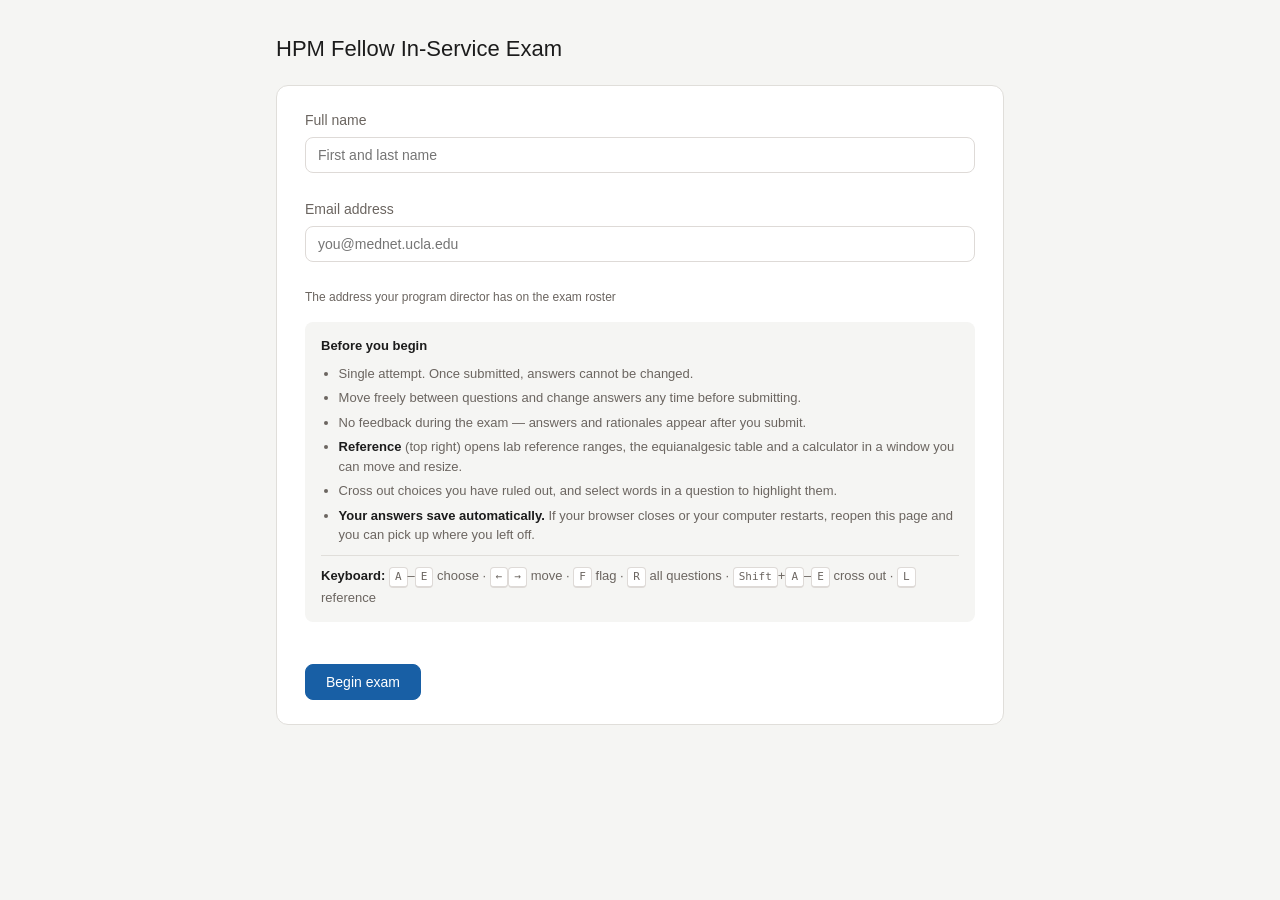
==== commit 3c5725c1: "Merge rebuild: accept non-MedNet emails on the roster" ====
--- a/index.html
+++ b/index.html
@@ -12,7 +12,7 @@
      stylesheet against new markup, which is exactly what happened while
      building the sticky footer. Bump this date-stamp on EVERY css/ or js/
      change — every css/ and js/ reference below must match. -->
-<link rel="stylesheet" href="css/exam.css?v=20260923d">
+<link rel="stylesheet" href="css/exam.css?v=20261030a">
 </head>
 <body>
 
@@ -47,12 +47,20 @@
            placeholder="First and last name" aria-describedby="name-error"/>
     <div class="field-error" id="name-error" role="alert"></div>
 
-    <label class="field-label" for="fellow-email">Institutional email address</label>
+    <label class="field-label" for="fellow-email">Email address</label>
     <input class="text-input" type="email" id="fellow-email" autocomplete="email"
            placeholder="you@mednet.ucla.edu" aria-describedby="email-error email-hint"
            onblur="validateEmail()" oninput="clearEmailError()"/>
     <div class="field-error" id="email-error" role="alert"></div>
-    <div class="field-hint" id="email-hint">Must be your @mednet.ucla.edu address</div>
+    <div class="field-hint" id="email-hint">The address your program director has on the exam roster</div>
+
+    <!-- Shown only when the address ends in #tester. See TESTER_MODE in exam.js. -->
+    <div id="tester-field" class="hidden">
+      <label class="field-label" for="tester-code">Tester code</label>
+      <input class="text-input" type="password" id="tester-code" autocomplete="off"
+             placeholder="Code from George" spellcheck="false"/>
+      <div class="field-hint">Test runs can use any email and are never counted as a fellow's result.</div>
+    </div>
 
     <div class="briefing">
       <p><strong>Before you begin</strong></p>
@@ -84,6 +92,7 @@
       <div class="hdr-left">
         <span id="hdr-position" class="hdr-position"></span>
         <span id="hdr-stats" class="hdr-stats"></span>
+        <span id="hdr-test" class="hdr-test hidden">Test run — not counted</span>
       </div>
       <div class="hdr-right">
         <span id="hdr-save" class="hdr-save"></span>
@@ -237,15 +246,15 @@
   </div>
 </div>
 
-<script src="js/config.js?v=20260923d"></script>
-<script src="js/reference-data.js?v=20260923d"></script>
-<script src="js/api.js?v=20260923d"></script>
-<script src="js/ui.js?v=20260923d"></script>
-<script src="js/state.js?v=20260923d"></script>
-<script src="js/navigator.js?v=20260923d"></script>
-<script src="js/highlight.js?v=20260923d"></script>
-<script src="js/refwindow.js?v=20260923d"></script>
-<script src="js/exam.js?v=20260923d"></script>
-<script src="js/review.js?v=20260923d"></script>
+<script src="js/config.js?v=20261030a"></script>
+<script src="js/reference-data.js?v=20261030a"></script>
+<script src="js/api.js?v=20261030a"></script>
+<script src="js/ui.js?v=20261030a"></script>
+<script src="js/state.js?v=20261030a"></script>
+<script src="js/navigator.js?v=20261030a"></script>
+<script src="js/highlight.js?v=20261030a"></script>
+<script src="js/refwindow.js?v=20261030a"></script>
+<script src="js/exam.js?v=20261030a"></script>
+<script src="js/review.js?v=20261030a"></script>
 </body>
 </html>
--- a/css/exam.css
+++ b/css/exam.css
@@ -84,6 +84,8 @@
 .hdr-left{display:flex;flex-direction:column;gap:1px;}
 .hdr-position{font-size:15px;font-weight:500;}
 .hdr-stats{font-size:12px;color:var(--ink-2);}
+.hdr-test{font-size:11px;font-weight:600;color:#633806;background:var(--amber-lt);
+  border:1px solid var(--amber-br);border-radius:99px;padding:1px 8px;align-self:flex-start;margin-top:2px;}
 .hdr-right{display:flex;align-items:center;gap:10px;}
 .hdr-clock{font-size:13px;color:var(--ink-2);font-variant-numeric:tabular-nums;}
 .hdr-save{font-size:12px;display:inline-flex;align-items:center;gap:4px;}
